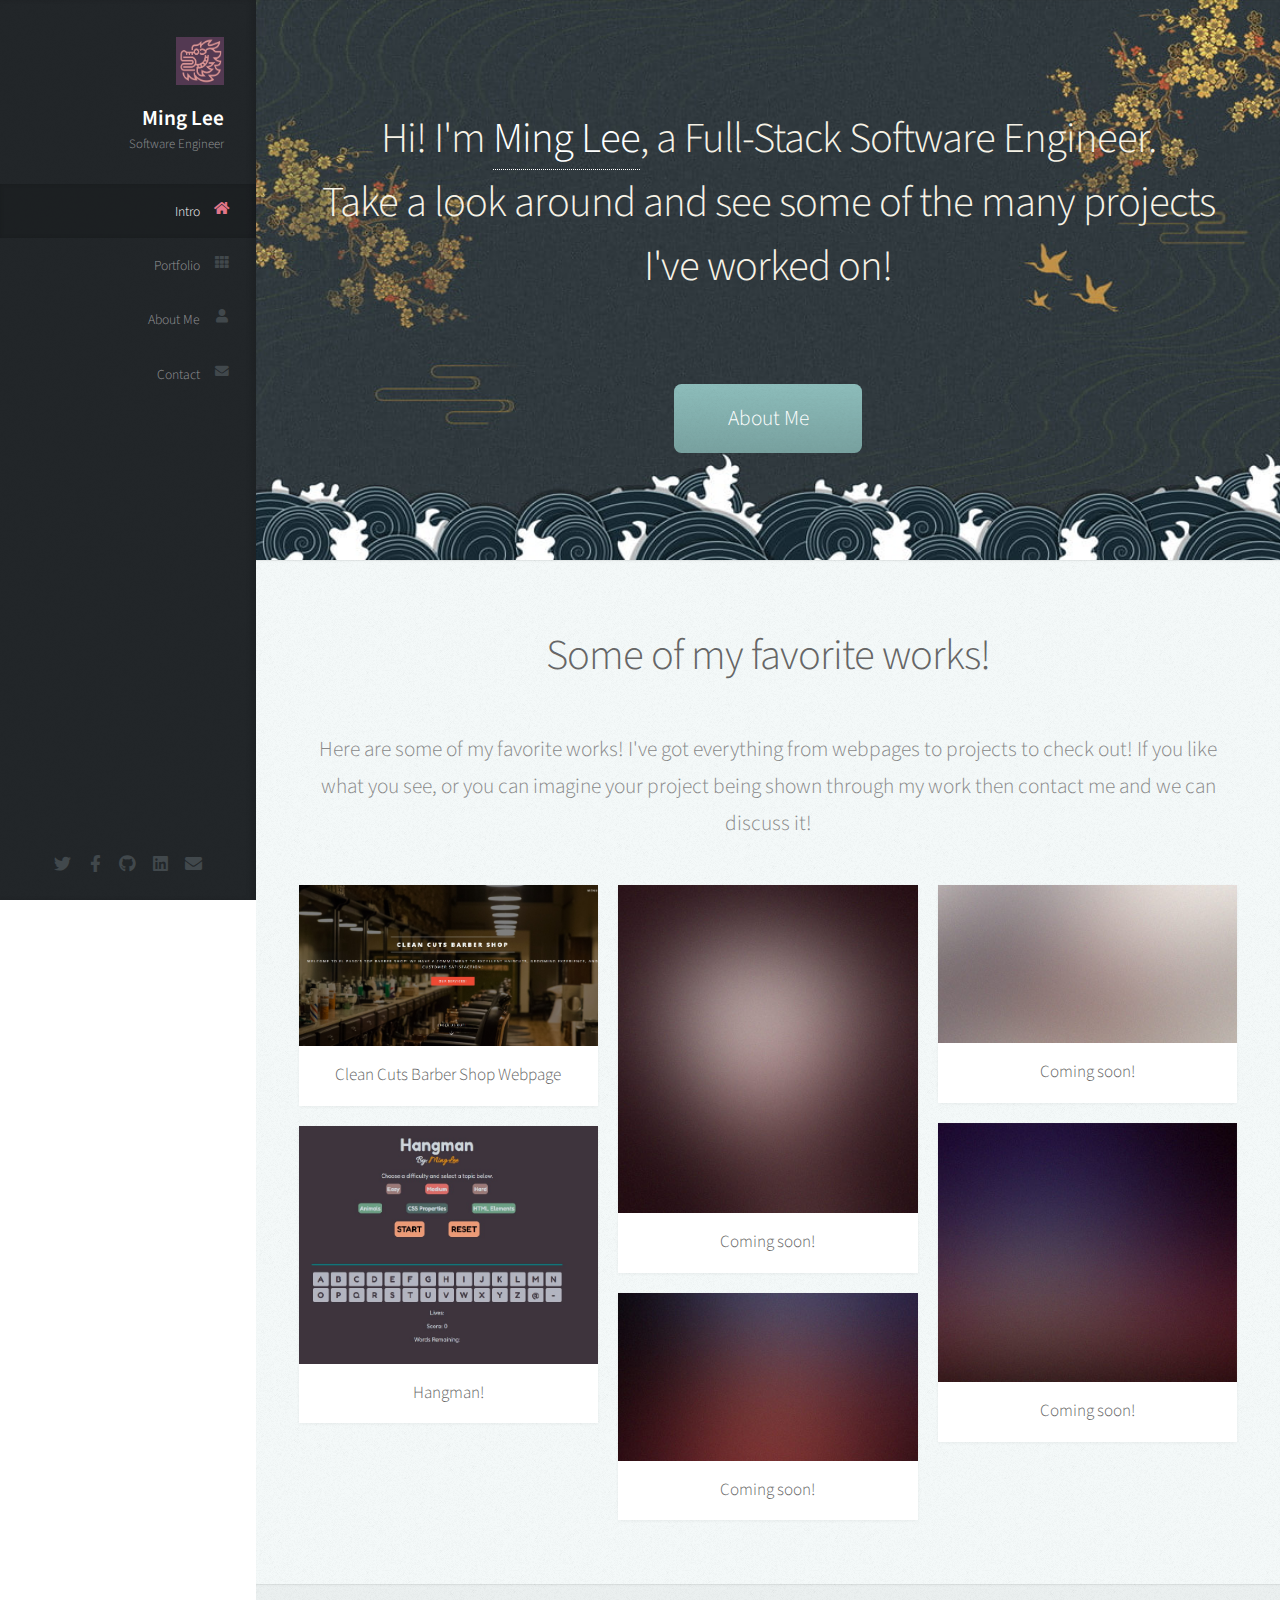
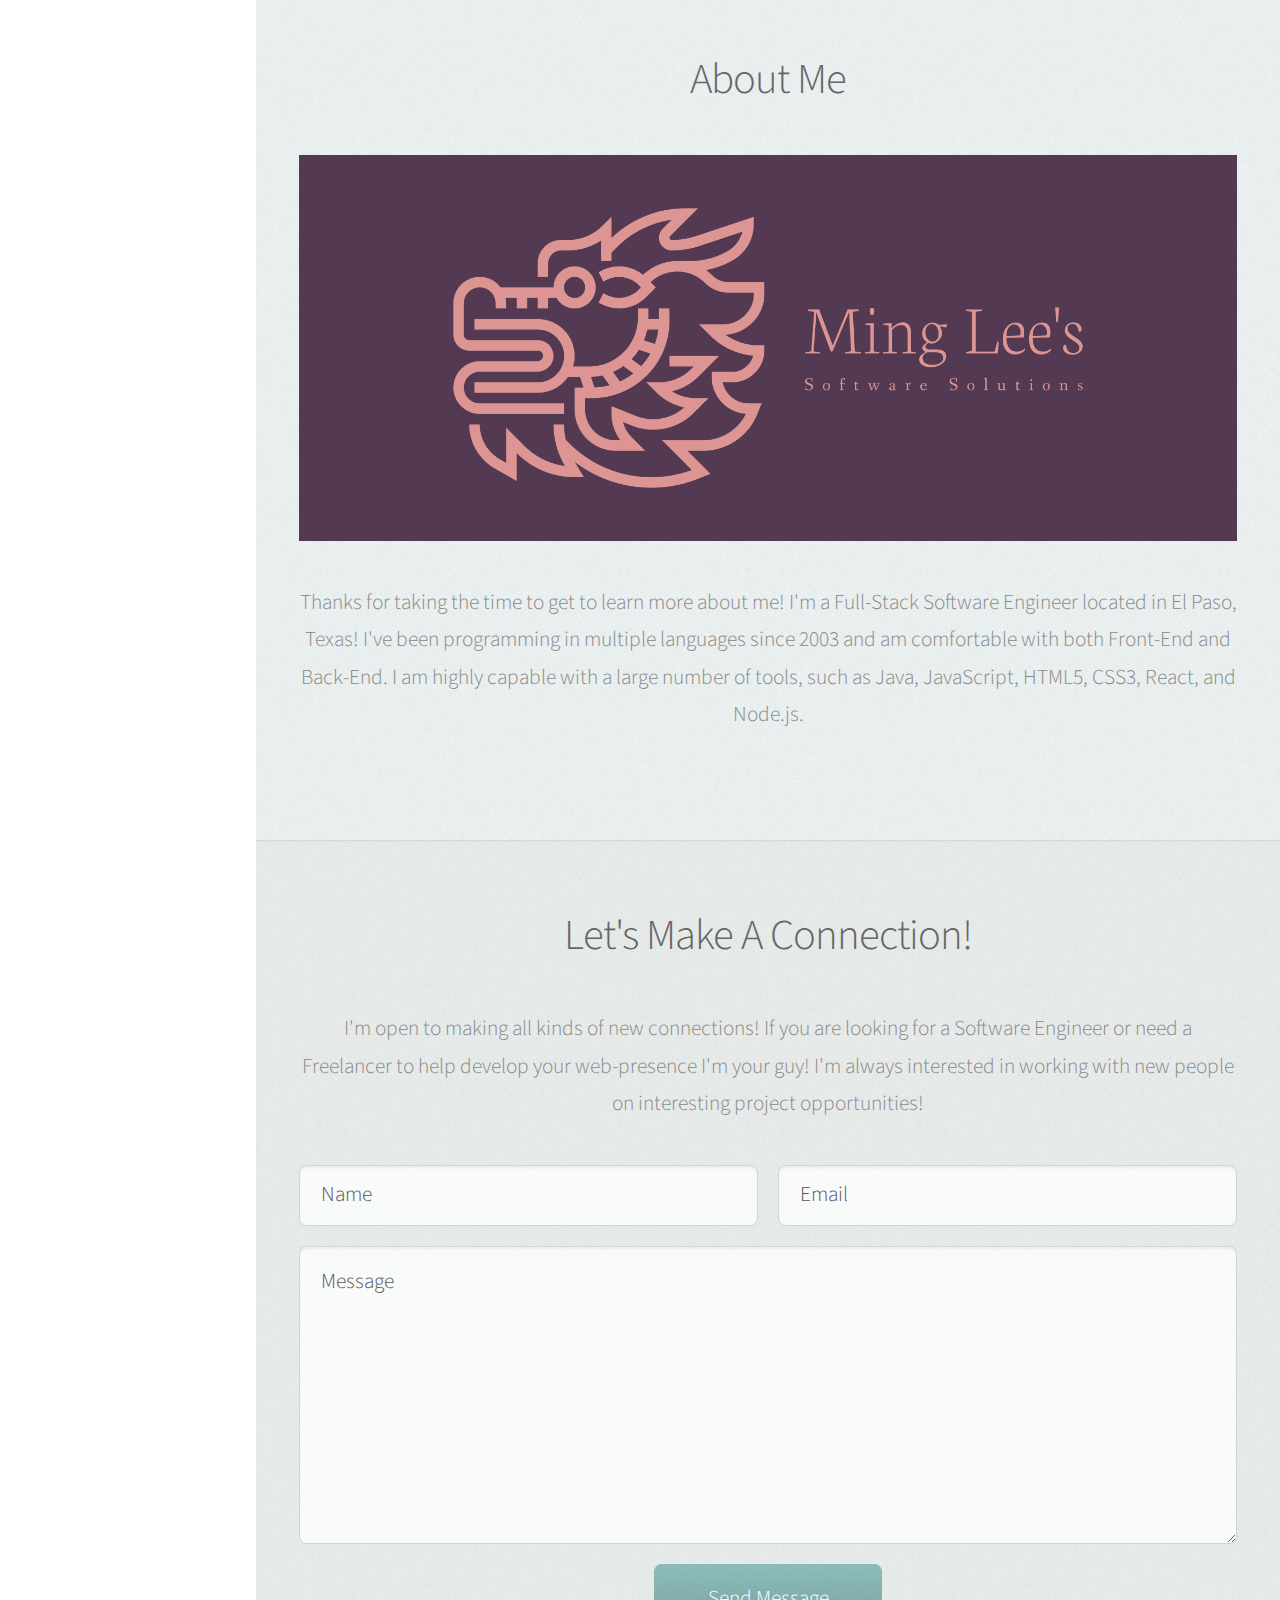
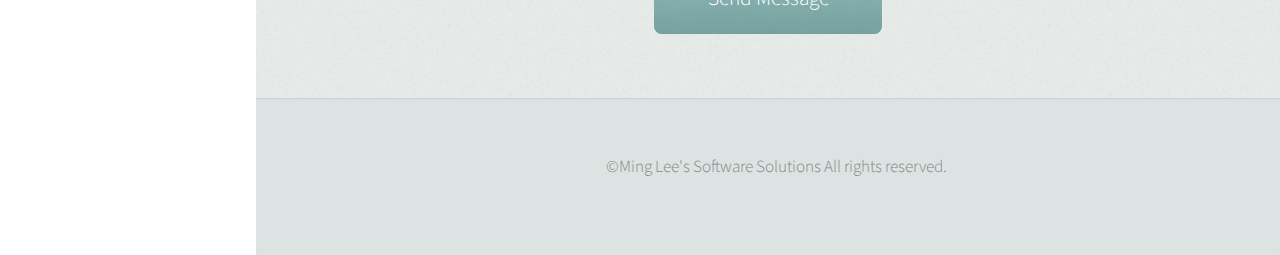
==== index.html @ 54ee668d "first commit" ====
<!DOCTYPE HTML>

<head>
	<title>Ming Lee's Software Solutions</title>
	<meta charset="utf-8" />
	<meta name="viewport" content="width=device-width, initial-scale=1, user-scalable=no" />
	<link rel="stylesheet" href="assets/css/main.css" />
</head>

<body class="is-preload">
	<!-- Header -->
	<div id="header">
		<div class="top">
			<!-- Logo -->
			<div id="logo">
				<span class="image avatar48"><img src="images/dragon.jpg" alt="" /></span>
				<h1 id="title">Ming Lee</h1>
				<p>Software Engineer</p>
			</div>
			<!-- Nav -->
			<nav id="nav">
				<ul>
					<li><a href="#top" id="top-link"><span class="icon solid fa-home">Intro</span></a></li>
					<li><a href="#portfolio" id="portfolio-link"><span class="icon solid fa-th">Portfolio</span></a>
					</li>
					<li><a href="#about" id="about-link"><span class="icon solid fa-user">About Me</span></a></li>
					<li><a href="#contact" id="contact-link"><span class="icon solid fa-envelope">Contact</span></a>
					</li>
				</ul>
			</nav>
		</div>
		<div class="bottom">
			<!-- Social Icons -->
			<ul class="icons">
				<li><a href="https://twitter.com/MingLeeNg1" class="icon brands fa-twitter"><span
							class="label">Twitter</span></a></li>
				<li><a href="https://facebook.com/ming.l.ng" class="icon brands fa-facebook-f"><span
							class="label">Facebook</span></a></li>
				<li><a href="https://github.com/redconOne" class="icon brands fa-github"><span
							class="label">Github</span></a></li>
				<li><a href="https://linkedin.com/in/mingleeng" class="icon brands fa-linkedin"><span
							class="label">Linkedin</span></a></li>
				<li><a href="mailto:MingLeeNg@gmail.com?subject=Hello%20from%20Ming%27s%20site"
						class="icon solid fa-envelope"><span class="label">Email</span></a></li>
			</ul>
		</div>
	</div>
	<!-- Main -->
	<div id="main">
		<!-- Intro -->
		<section id="top" class="one dark cover">
			<div class="container">
				<header>
					<h2 class="alt">Hi! I'm <strong><a href="#about" class="scrolly">Ming Lee</a></strong>,
						a Full-Stack Software Engineer.<br />
						<p>Take a look around and see some of the many projects I've worked on!</p>
				</header>

				<footer>
					<a href="#about" class="button scrolly">About Me</a>
				</footer>

			</div>
		</section>

		<!-- Portfolio -->
		<section id="portfolio" class="two">
			<div class="container">

				<header>
					<h2>Some of my favorite works!</h2>
				</header>

				<p>Here are some of my favorite works! I've got everything from webpages to projects to check out! If
					you like what you see, or you can imagine your project being shown through my work then contact me
					and we can discuss it!</p>

				<div class="row">
					<div class="col-4 col-12-mobile">
						<article class="item">
							<a href="https://cleancutselpaso.netlify.app" class="image fit"><img
									src="images/barberShop.jpg" alt="" /></a>
							<header>
								<h3>Clean Cuts Barber Shop Webpage</h3>
							</header>
						</article>
						<article class="item">
							<a href="https://hangmanbyming.netlify.app" class="image fit"><img src="images/Hangman.jpg"
									alt="" /></a>
							<header>
								<h3>Hangman!</h3>
							</header>
						</article>
					</div>
					<div class="col-4 col-12-mobile">
						<article class="item">
							<a href="#" class="image fit"><img src="images/pic04.jpg" alt="" /></a>
							<header>
								<h3>Coming soon!</h3>
							</header>
						</article>
						<article class="item">
							<a href="#" class="image fit"><img src="images/pic05.jpg" alt="" /></a>
							<header>
								<h3>Coming soon!</h3>
							</header>
						</article>
					</div>
					<div class="col-4 col-12-mobile">
						<article class="item">
							<a href="#" class="image fit"><img src="images/pic06.jpg" alt="" /></a>
							<header>
								<h3>Coming soon!</h3>
							</header>
						</article>
						<article class="item">
							<a href="#" class="image fit"><img src="images/pic07.jpg" alt="" /></a>
							<header>
								<h3>Coming soon!</h3>
							</header>
						</article>
					</div>
				</div>

			</div>
		</section>

		<!-- About Me -->
		<section id="about" class="three">
			<div class="container">

				<header>
					<h2>About Me</h2>
				</header>

				<a href="#about" class="image featured scrolly"><img src="images/cover.png" alt="" /></a>

				<p>Thanks for taking the time to get to learn more about me! I'm a Full-Stack Software Engineer located
					in El Paso, Texas! I've been programming in multiple languages since 2003 and am comfortable with
					both Front-End and Back-End. I am highly capable with a large number of tools, such as Java,
					JavaScript, HTML5, CSS3, React, and Node.js. </p>

			</div>
		</section>
		<!-- Contact -->
		<section id="contact" class="four">
			<div class="container">
				<header>
					<h2>Let's Make A Connection!</h2>
				</header>
				<p>I'm open to making all kinds of new connections! If you are looking for a Software Engineer or need
					a Freelancer to help develop your web-presence I'm your guy! I'm always interested in working with
					new people on interesting project opportunities!</p>

				<form method="post" data-netlify="true" action="#">
					<div class="row">
						<div class="col-6 col-12-mobile"><input type="text" name="name" placeholder="Name" /></div>
						<div class="col-6 col-12-mobile"><input type="text" name="email" placeholder="Email" /></div>
						<div class="col-12">
							<textarea name="message" placeholder="Message"></textarea>
						</div>
						<div class="col-12">
							<input type="submit" value="Send Message" />
						</div>
					</div>
				</form>
			</div>
		</section>
	</div>
	<!-- Footer -->
	<div id="footer">
		<!-- Copyright -->
		<ul class="copyright">
			<li>&copy;Ming Lee's Software Solutions All rights reserved.</li>
		</ul>
	</div>

	<!-- Scripts -->
	<script src="assets/js/jquery.min.js"></script>
	<script src="assets/js/jquery.scrolly.min.js"></script>
	<script src="assets/js/jquery.scrollex.min.js"></script>
	<script src="assets/js/browser.min.js"></script>
	<script src="assets/js/breakpoints.min.js"></script>
	<script src="assets/js/util.js"></script>
	<script src="assets/js/main.js"></script>

</body>

</html>
---- assets/css/main.css ----
@import url("fontawesome-all.min.css");
@import url("https://fonts.googleapis.com/css?family=Source+Sans+Pro:300,300italic,400,600");

/*
	Prologue by HTML5 UP
	html5up.net | @ajlkn
	Free for personal and commercial use under the CCA 3.0 license (html5up.net/license)
*/

html,
body,
div,
span,
applet,
object,
iframe,
h1,
h2,
h3,
h4,
h5,
h6,
p,
blockquote,
pre,
a,
abbr,
acronym,
address,
big,
cite,
code,
del,
dfn,
em,
img,
ins,
kbd,
q,
s,
samp,
small,
strike,
strong,
sub,
sup,
tt,
var,
b,
u,
i,
center,
dl,
dt,
dd,
ol,
ul,
li,
fieldset,
form,
label,
legend,
table,
caption,
tbody,
tfoot,
thead,
tr,
th,
td,
article,
aside,
canvas,
details,
embed,
figure,
figcaption,
footer,
header,
hgroup,
menu,
nav,
output,
ruby,
section,
summary,
time,
mark,
audio,
video {
  margin: 0;
  padding: 0;
  border: 0;
  font-size: 100%;
  font: inherit;
  vertical-align: baseline;
}

article,
aside,
details,
figcaption,
figure,
footer,
header,
hgroup,
menu,
nav,
section {
  display: block;
}

body {
  line-height: 1;
}

ol,
ul {
  list-style: none;
}

blockquote,
q {
  quotes: none;
}

blockquote:before,
blockquote:after,
q:before,
q:after {
  content: "";
  content: none;
}

table {
  border-collapse: collapse;
  border-spacing: 0;
}

body {
  -webkit-text-size-adjust: none;
}

mark {
  background-color: transparent;
  color: inherit;
}

input::-moz-focus-inner {
  border: 0;
  padding: 0;
}

input,
select,
textarea {
  -moz-appearance: none;
  -webkit-appearance: none;
  -ms-appearance: none;
  appearance: none;
}

/* Basic */

html {
  box-sizing: border-box;
}

*,
*:before,
*:after {
  box-sizing: inherit;
}

body {
  background: #fff;
  font-family: "Source Sans Pro", sans-serif;
  font-size: 19pt;
  font-weight: 300;
  line-height: 1.75em;
  color: #888;
}

body.is-preload *,
body.is-preload *:before,
body.is-preload *:after {
  -moz-animation: none !important;
  -webkit-animation: none !important;
  -ms-animation: none !important;
  animation: none !important;
  -moz-transition: none !important;
  -webkit-transition: none !important;
  -ms-transition: none !important;
  transition: none !important;
}

input,
textarea,
select {
  font-family: "Source Sans Pro", sans-serif;
  font-size: 19pt;
  font-weight: 300;
  line-height: 1.75em;
  color: #888;
}

h1,
h2,
h3,
h4,
h5,
h6 {
  font-weight: 300;
  color: #666;
  line-height: 1.5em;
}

h1 a,
h2 a,
h3 a,
h4 a,
h5 a,
h6 a {
  color: inherit;
  text-decoration: none;
}

h1 a strong,
h2 a strong,
h3 a strong,
h4 a strong,
h5 a strong,
h6 a strong {
  color: #333;
}

h2 {
  font-size: 2em;
  letter-spacing: -1px;
}

h2.alt {
  color: #888;
}

h2.alt strong {
  color: #666;
}

h3 {
  font-size: 1.5em;
}

header {
  margin: 0 0 2em 0;
}

header > p {
  margin: 1em 0 0 0;
}

footer {
  margin: 2em 0 0 0;
}

strong,
b {
  font-weight: 300;
  color: #666;
}

em,
i {
  font-style: italic;
}

a {
  text-decoration: none;
  color: inherit;
  border-bottom: dotted 1px rgba(128, 128, 128, 0.5);
  -moz-transition: color 0.35s ease-in-out,
    border-bottom-color 0.35s ease-in-out;
  -webkit-transition: color 0.35s ease-in-out,
    border-bottom-color 0.35s ease-in-out;
  -ms-transition: color 0.35s ease-in-out, border-bottom-color 0.35s ease-in-out;
  transition: color 0.35s ease-in-out, border-bottom-color 0.35s ease-in-out;
  outline: 0;
}

a:hover {
  color: #e27689;
  border-bottom-color: rgba(255, 255, 255, 0);
}

sub {
  position: relative;
  top: 0.5em;
  font-size: 0.8em;
}

sup {
  position: relative;
  top: -0.5em;
  font-size: 0.8em;
}

hr {
  border: 0;
  border-top: solid 1px #ddd;
}

blockquote {
  border-left: solid 0.5em #ddd;
  padding: 1em 0 1em 2em;
  font-style: italic;
}

p,
ul,
ol,
dl,
table {
  margin-bottom: 2em;
}

br.clear {
  clear: both;
}

/* Container */

.container {
  margin: 0 auto;
  max-width: 100%;
  width: 1400px;
}

@media screen and (min-width: 961px) and (max-width: 1880px) {
  .container {
    width: 1200px;
  }
}

@media screen and (min-width: 961px) and (max-width: 1620px) {
  .container {
    width: 960px;
  }
}

@media screen and (min-width: 961px) and (max-width: 1320px) {
  .container {
    width: 100%;
  }
}

@media screen and (max-width: 960px) {
  .container {
    width: 100%;
  }
}

@media screen and (max-width: 736px) {
  .container {
    width: 100%;
  }
}

/* Row */

.row {
  display: flex;
  flex-wrap: wrap;
  box-sizing: border-box;
  align-items: stretch;
}

.row > * {
  box-sizing: border-box;
}

.row.gtr-uniform > * > :last-child {
  margin-bottom: 0;
}

.row.aln-left {
  justify-content: flex-start;
}

.row.aln-center {
  justify-content: center;
}

.row.aln-right {
  justify-content: flex-end;
}

.row.aln-top {
  align-items: flex-start;
}

.row.aln-middle {
  align-items: center;
}

.row.aln-bottom {
  align-items: flex-end;
}

.row > .imp {
  order: -1;
}

.row > .col-1 {
  width: 8.33333%;
}

.row > .off-1 {
  margin-left: 8.33333%;
}

.row > .col-2 {
  width: 16.66667%;
}

.row > .off-2 {
  margin-left: 16.66667%;
}

.row > .col-3 {
  width: 25%;
}

.row > .off-3 {
  margin-left: 25%;
}

.row > .col-4 {
  width: 33.33333%;
}

.row > .off-4 {
  margin-left: 33.33333%;
}

.row > .col-5 {
  width: 41.66667%;
}

.row > .off-5 {
  margin-left: 41.66667%;
}

.row > .col-6 {
  width: 50%;
}

.row > .off-6 {
  margin-left: 50%;
}

.row > .col-7 {
  width: 58.33333%;
}

.row > .off-7 {
  margin-left: 58.33333%;
}

.row > .col-8 {
  width: 66.66667%;
}

.row > .off-8 {
  margin-left: 66.66667%;
}

.row > .col-9 {
  width: 75%;
}

.row > .off-9 {
  margin-left: 75%;
}

.row > .col-10 {
  width: 83.33333%;
}

.row > .off-10 {
  margin-left: 83.33333%;
}

.row > .col-11 {
  width: 91.66667%;
}

.row > .off-11 {
  margin-left: 91.66667%;
}

.row > .col-12 {
  width: 100%;
}

.row > .off-12 {
  margin-left: 100%;
}

.row.gtr-0 {
  margin-top: 0px;
  margin-left: 0px;
}

.row.gtr-0 > * {
  padding: 0px 0 0 0px;
}

.row.gtr-0.gtr-uniform {
  margin-top: 0px;
}

.row.gtr-0.gtr-uniform > * {
  padding-top: 0px;
}

.row.gtr-25 {
  margin-top: -10px;
  margin-left: -10px;
}

.row.gtr-25 > * {
  padding: 10px 0 0 10px;
}

.row.gtr-25.gtr-uniform {
  margin-top: -10px;
}

.row.gtr-25.gtr-uniform > * {
  padding-top: 10px;
}

.row.gtr-50 {
  margin-top: -20px;
  margin-left: -20px;
}

.row.gtr-50 > * {
  padding: 20px 0 0 20px;
}

.row.gtr-50.gtr-uniform {
  margin-top: -20px;
}

.row.gtr-50.gtr-uniform > * {
  padding-top: 20px;
}

.row {
  margin-top: -40px;
  margin-left: -40px;
}

.row > * {
  padding: 40px 0 0 40px;
}

.row.gtr-uniform {
  margin-top: -40px;
}

.row.gtr-uniform > * {
  padding-top: 40px;
}

.row.gtr-150 {
  margin-top: -60px;
  margin-left: -60px;
}

.row.gtr-150 > * {
  padding: 60px 0 0 60px;
}

.row.gtr-150.gtr-uniform {
  margin-top: -60px;
}

.row.gtr-150.gtr-uniform > * {
  padding-top: 60px;
}

.row.gtr-200 {
  margin-top: -80px;
  margin-left: -80px;
}

.row.gtr-200 > * {
  padding: 80px 0 0 80px;
}

.row.gtr-200.gtr-uniform {
  margin-top: -80px;
}

.row.gtr-200.gtr-uniform > * {
  padding-top: 80px;
}

@media screen and (min-width: 961px) and (max-width: 1880px) {
  .row {
    display: flex;
    flex-wrap: wrap;
    box-sizing: border-box;
    align-items: stretch;
  }

  .row > * {
    box-sizing: border-box;
  }

  .row.gtr-uniform > * > :last-child {
    margin-bottom: 0;
  }

  .row.aln-left {
    justify-content: flex-start;
  }

  .row.aln-center {
    justify-content: center;
  }

  .row.aln-right {
    justify-content: flex-end;
  }

  .row.aln-top {
    align-items: flex-start;
  }

  .row.aln-middle {
    align-items: center;
  }

  .row.aln-bottom {
    align-items: flex-end;
  }

  .row > .imp-wide {
    order: -1;
  }

  .row > .col-1-wide {
    width: 8.33333%;
  }

  .row > .off-1-wide {
    margin-left: 8.33333%;
  }

  .row > .col-2-wide {
    width: 16.66667%;
  }

  .row > .off-2-wide {
    margin-left: 16.66667%;
  }

  .row > .col-3-wide {
    width: 25%;
  }

  .row > .off-3-wide {
    margin-left: 25%;
  }

  .row > .col-4-wide {
    width: 33.33333%;
  }

  .row > .off-4-wide {
    margin-left: 33.33333%;
  }

  .row > .col-5-wide {
    width: 41.66667%;
  }

  .row > .off-5-wide {
    margin-left: 41.66667%;
  }

  .row > .col-6-wide {
    width: 50%;
  }

  .row > .off-6-wide {
    margin-left: 50%;
  }

  .row > .col-7-wide {
    width: 58.33333%;
  }

  .row > .off-7-wide {
    margin-left: 58.33333%;
  }

  .row > .col-8-wide {
    width: 66.66667%;
  }

  .row > .off-8-wide {
    margin-left: 66.66667%;
  }

  .row > .col-9-wide {
    width: 75%;
  }

  .row > .off-9-wide {
    margin-left: 75%;
  }

  .row > .col-10-wide {
    width: 83.33333%;
  }

  .row > .off-10-wide {
    margin-left: 83.33333%;
  }

  .row > .col-11-wide {
    width: 91.66667%;
  }

  .row > .off-11-wide {
    margin-left: 91.66667%;
  }

  .row > .col-12-wide {
    width: 100%;
  }

  .row > .off-12-wide {
    margin-left: 100%;
  }

  .row.gtr-0 {
    margin-top: 0px;
    margin-left: 0px;
  }

  .row.gtr-0 > * {
    padding: 0px 0 0 0px;
  }

  .row.gtr-0.gtr-uniform {
    margin-top: 0px;
  }

  .row.gtr-0.gtr-uniform > * {
    padding-top: 0px;
  }

  .row.gtr-25 {
    margin-top: -10px;
    margin-left: -10px;
  }

  .row.gtr-25 > * {
    padding: 10px 0 0 10px;
  }

  .row.gtr-25.gtr-uniform {
    margin-top: -10px;
  }

  .row.gtr-25.gtr-uniform > * {
    padding-top: 10px;
  }

  .row.gtr-50 {
    margin-top: -20px;
    margin-left: -20px;
  }

  .row.gtr-50 > * {
    padding: 20px 0 0 20px;
  }

  .row.gtr-50.gtr-uniform {
    margin-top: -20px;
  }

  .row.gtr-50.gtr-uniform > * {
    padding-top: 20px;
  }

  .row {
    margin-top: -40px;
    margin-left: -40px;
  }

  .row > * {
    padding: 40px 0 0 40px;
  }

  .row.gtr-uniform {
    margin-top: -40px;
  }

  .row.gtr-uniform > * {
    padding-top: 40px;
  }

  .row.gtr-150 {
    margin-top: -60px;
    margin-left: -60px;
  }

  .row.gtr-150 > * {
    padding: 60px 0 0 60px;
  }

  .row.gtr-150.gtr-uniform {
    margin-top: -60px;
  }

  .row.gtr-150.gtr-uniform > * {
    padding-top: 60px;
  }

  .row.gtr-200 {
    margin-top: -80px;
    margin-left: -80px;
  }

  .row.gtr-200 > * {
    padding: 80px 0 0 80px;
  }

  .row.gtr-200.gtr-uniform {
    margin-top: -80px;
  }

  .row.gtr-200.gtr-uniform > * {
    padding-top: 80px;
  }
}

@media screen and (min-width: 961px) and (max-width: 1620px) {
  .row {
    display: flex;
    flex-wrap: wrap;
    box-sizing: border-box;
    align-items: stretch;
  }

  .row > * {
    box-sizing: border-box;
  }

  .row.gtr-uniform > * > :last-child {
    margin-bottom: 0;
  }

  .row.aln-left {
    justify-content: flex-start;
  }

  .row.aln-center {
    justify-content: center;
  }

  .row.aln-right {
    justify-content: flex-end;
  }

  .row.aln-top {
    align-items: flex-start;
  }

  .row.aln-middle {
    align-items: center;
  }

  .row.aln-bottom {
    align-items: flex-end;
  }

  .row > .imp-normal {
    order: -1;
  }

  .row > .col-1-normal {
    width: 8.33333%;
  }

  .row > .off-1-normal {
    margin-left: 8.33333%;
  }

  .row > .col-2-normal {
    width: 16.66667%;
  }

  .row > .off-2-normal {
    margin-left: 16.66667%;
  }

  .row > .col-3-normal {
    width: 25%;
  }

  .row > .off-3-normal {
    margin-left: 25%;
  }

  .row > .col-4-normal {
    width: 33.33333%;
  }

  .row > .off-4-normal {
    margin-left: 33.33333%;
  }

  .row > .col-5-normal {
    width: 41.66667%;
  }

  .row > .off-5-normal {
    margin-left: 41.66667%;
  }

  .row > .col-6-normal {
    width: 50%;
  }

  .row > .off-6-normal {
    margin-left: 50%;
  }

  .row > .col-7-normal {
    width: 58.33333%;
  }

  .row > .off-7-normal {
    margin-left: 58.33333%;
  }

  .row > .col-8-normal {
    width: 66.66667%;
  }

  .row > .off-8-normal {
    margin-left: 66.66667%;
  }

  .row > .col-9-normal {
    width: 75%;
  }

  .row > .off-9-normal {
    margin-left: 75%;
  }

  .row > .col-10-normal {
    width: 83.33333%;
  }

  .row > .off-10-normal {
    margin-left: 83.33333%;
  }

  .row > .col-11-normal {
    width: 91.66667%;
  }

  .row > .off-11-normal {
    margin-left: 91.66667%;
  }

  .row > .col-12-normal {
    width: 100%;
  }

  .row > .off-12-normal {
    margin-left: 100%;
  }

  .row.gtr-0 {
    margin-top: 0px;
    margin-left: 0px;
  }

  .row.gtr-0 > * {
    padding: 0px 0 0 0px;
  }

  .row.gtr-0.gtr-uniform {
    margin-top: 0px;
  }

  .row.gtr-0.gtr-uniform > * {
    padding-top: 0px;
  }

  .row.gtr-25 {
    margin-top: -10px;
    margin-left: -10px;
  }

  .row.gtr-25 > * {
    padding: 10px 0 0 10px;
  }

  .row.gtr-25.gtr-uniform {
    margin-top: -10px;
  }

  .row.gtr-25.gtr-uniform > * {
    padding-top: 10px;
  }

  .row.gtr-50 {
    margin-top: -20px;
    margin-left: -20px;
  }

  .row.gtr-50 > * {
    padding: 20px 0 0 20px;
  }

  .row.gtr-50.gtr-uniform {
    margin-top: -20px;
  }

  .row.gtr-50.gtr-uniform > * {
    padding-top: 20px;
  }

  .row {
    margin-top: -40px;
    margin-left: -40px;
  }

  .row > * {
    padding: 40px 0 0 40px;
  }

  .row.gtr-uniform {
    margin-top: -40px;
  }

  .row.gtr-uniform > * {
    padding-top: 40px;
  }

  .row.gtr-150 {
    margin-top: -60px;
    margin-left: -60px;
  }

  .row.gtr-150 > * {
    padding: 60px 0 0 60px;
  }

  .row.gtr-150.gtr-uniform {
    margin-top: -60px;
  }

  .row.gtr-150.gtr-uniform > * {
    padding-top: 60px;
  }

  .row.gtr-200 {
    margin-top: -80px;
    margin-left: -80px;
  }

  .row.gtr-200 > * {
    padding: 80px 0 0 80px;
  }

  .row.gtr-200.gtr-uniform {
    margin-top: -80px;
  }

  .row.gtr-200.gtr-uniform > * {
    padding-top: 80px;
  }
}

@media screen and (min-width: 961px) and (max-width: 1320px) {
  .row {
    display: flex;
    flex-wrap: wrap;
    box-sizing: border-box;
    align-items: stretch;
  }

  .row > * {
    box-sizing: border-box;
  }

  .row.gtr-uniform > * > :last-child {
    margin-bottom: 0;
  }

  .row.aln-left {
    justify-content: flex-start;
  }

  .row.aln-center {
    justify-content: center;
  }

  .row.aln-right {
    justify-content: flex-end;
  }

  .row.aln-top {
    align-items: flex-start;
  }

  .row.aln-middle {
    align-items: center;
  }

  .row.aln-bottom {
    align-items: flex-end;
  }

  .row > .imp-narrow {
    order: -1;
  }

  .row > .col-1-narrow {
    width: 8.33333%;
  }

  .row > .off-1-narrow {
    margin-left: 8.33333%;
  }

  .row > .col-2-narrow {
    width: 16.66667%;
  }

  .row > .off-2-narrow {
    margin-left: 16.66667%;
  }

  .row > .col-3-narrow {
    width: 25%;
  }

  .row > .off-3-narrow {
    margin-left: 25%;
  }

  .row > .col-4-narrow {
    width: 33.33333%;
  }

  .row > .off-4-narrow {
    margin-left: 33.33333%;
  }

  .row > .col-5-narrow {
    width: 41.66667%;
  }

  .row > .off-5-narrow {
    margin-left: 41.66667%;
  }

  .row > .col-6-narrow {
    width: 50%;
  }

  .row > .off-6-narrow {
    margin-left: 50%;
  }

  .row > .col-7-narrow {
    width: 58.33333%;
  }

  .row > .off-7-narrow {
    margin-left: 58.33333%;
  }

  .row > .col-8-narrow {
    width: 66.66667%;
  }

  .row > .off-8-narrow {
    margin-left: 66.66667%;
  }

  .row > .col-9-narrow {
    width: 75%;
  }

  .row > .off-9-narrow {
    margin-left: 75%;
  }

  .row > .col-10-narrow {
    width: 83.33333%;
  }

  .row > .off-10-narrow {
    margin-left: 83.33333%;
  }

  .row > .col-11-narrow {
    width: 91.66667%;
  }

  .row > .off-11-narrow {
    margin-left: 91.66667%;
  }

  .row > .col-12-narrow {
    width: 100%;
  }

  .row > .off-12-narrow {
    margin-left: 100%;
  }

  .row.gtr-0 {
    margin-top: 0px;
    margin-left: 0px;
  }

  .row.gtr-0 > * {
    padding: 0px 0 0 0px;
  }

  .row.gtr-0.gtr-uniform {
    margin-top: 0px;
  }

  .row.gtr-0.gtr-uniform > * {
    padding-top: 0px;
  }

  .row.gtr-25 {
    margin-top: -5px;
    margin-left: -5px;
  }

  .row.gtr-25 > * {
    padding: 5px 0 0 5px;
  }

  .row.gtr-25.gtr-uniform {
    margin-top: -5px;
  }

  .row.gtr-25.gtr-uniform > * {
    padding-top: 5px;
  }

  .row.gtr-50 {
    margin-top: -10px;
    margin-left: -10px;
  }

  .row.gtr-50 > * {
    padding: 10px 0 0 10px;
  }

  .row.gtr-50.gtr-uniform {
    margin-top: -10px;
  }

  .row.gtr-50.gtr-uniform > * {
    padding-top: 10px;
  }

  .row {
    margin-top: -20px;
    margin-left: -20px;
  }

  .row > * {
    padding: 20px 0 0 20px;
  }

  .row.gtr-uniform {
    margin-top: -20px;
  }

  .row.gtr-uniform > * {
    padding-top: 20px;
  }

  .row.gtr-150 {
    margin-top: -30px;
    margin-left: -30px;
  }

  .row.gtr-150 > * {
    padding: 30px 0 0 30px;
  }

  .row.gtr-150.gtr-uniform {
    margin-top: -30px;
  }

  .row.gtr-150.gtr-uniform > * {
    padding-top: 30px;
  }

  .row.gtr-200 {
    margin-top: -40px;
    margin-left: -40px;
  }

  .row.gtr-200 > * {
    padding: 40px 0 0 40px;
  }

  .row.gtr-200.gtr-uniform {
    margin-top: -40px;
  }

  .row.gtr-200.gtr-uniform > * {
    padding-top: 40px;
  }
}

@media screen and (max-width: 960px) {
  .row {
    display: flex;
    flex-wrap: wrap;
    box-sizing: border-box;
    align-items: stretch;
  }

  .row > * {
    box-sizing: border-box;
  }

  .row.gtr-uniform > * > :last-child {
    margin-bottom: 0;
  }

  .row.aln-left {
    justify-content: flex-start;
  }

  .row.aln-center {
    justify-content: center;
  }

  .row.aln-right {
    justify-content: flex-end;
  }

  .row.aln-top {
    align-items: flex-start;
  }

  .row.aln-middle {
    align-items: center;
  }

  .row.aln-bottom {
    align-items: flex-end;
  }

  .row > .imp-narrower {
    order: -1;
  }

  .row > .col-1-narrower {
    width: 8.33333%;
  }

  .row > .off-1-narrower {
    margin-left: 8.33333%;
  }

  .row > .col-2-narrower {
    width: 16.66667%;
  }

  .row > .off-2-narrower {
    margin-left: 16.66667%;
  }

  .row > .col-3-narrower {
    width: 25%;
  }

  .row > .off-3-narrower {
    margin-left: 25%;
  }

  .row > .col-4-narrower {
    width: 33.33333%;
  }

  .row > .off-4-narrower {
    margin-left: 33.33333%;
  }

  .row > .col-5-narrower {
    width: 41.66667%;
  }

  .row > .off-5-narrower {
    margin-left: 41.66667%;
  }

  .row > .col-6-narrower {
    width: 50%;
  }

  .row > .off-6-narrower {
    margin-left: 50%;
  }

  .row > .col-7-narrower {
    width: 58.33333%;
  }

  .row > .off-7-narrower {
    margin-left: 58.33333%;
  }

  .row > .col-8-narrower {
    width: 66.66667%;
  }

  .row > .off-8-narrower {
    margin-left: 66.66667%;
  }

  .row > .col-9-narrower {
    width: 75%;
  }

  .row > .off-9-narrower {
    margin-left: 75%;
  }

  .row > .col-10-narrower {
    width: 83.33333%;
  }

  .row > .off-10-narrower {
    margin-left: 83.33333%;
  }

  .row > .col-11-narrower {
    width: 91.66667%;
  }

  .row > .off-11-narrower {
    margin-left: 91.66667%;
  }

  .row > .col-12-narrower {
    width: 100%;
  }

  .row > .off-12-narrower {
    margin-left: 100%;
  }

  .row.gtr-0 {
    margin-top: 0px;
    margin-left: 0px;
  }

  .row.gtr-0 > * {
    padding: 0px 0 0 0px;
  }

  .row.gtr-0.gtr-uniform {
    margin-top: 0px;
  }

  .row.gtr-0.gtr-uniform > * {
    padding-top: 0px;
  }

  .row.gtr-25 {
    margin-top: -5px;
    margin-left: -5px;
  }

  .row.gtr-25 > * {
    padding: 5px 0 0 5px;
  }

  .row.gtr-25.gtr-uniform {
    margin-top: -5px;
  }

  .row.gtr-25.gtr-uniform > * {
    padding-top: 5px;
  }

  .row.gtr-50 {
    margin-top: -10px;
    margin-left: -10px;
  }

  .row.gtr-50 > * {
    padding: 10px 0 0 10px;
  }

  .row.gtr-50.gtr-uniform {
    margin-top: -10px;
  }

  .row.gtr-50.gtr-uniform > * {
    padding-top: 10px;
  }

  .row {
    margin-top: -20px;
    margin-left: -20px;
  }

  .row > * {
    padding: 20px 0 0 20px;
  }

  .row.gtr-uniform {
    margin-top: -20px;
  }

  .row.gtr-uniform > * {
    padding-top: 20px;
  }

  .row.gtr-150 {
    margin-top: -30px;
    margin-left: -30px;
  }

  .row.gtr-150 > * {
    padding: 30px 0 0 30px;
  }

  .row.gtr-150.gtr-uniform {
    margin-top: -30px;
  }

  .row.gtr-150.gtr-uniform > * {
    padding-top: 30px;
  }

  .row.gtr-200 {
    margin-top: -40px;
    margin-left: -40px;
  }

  .row.gtr-200 > * {
    padding: 40px 0 0 40px;
  }

  .row.gtr-200.gtr-uniform {
    margin-top: -40px;
  }

  .row.gtr-200.gtr-uniform > * {
    padding-top: 40px;
  }
}

@media screen and (max-width: 736px) {
  .row {
    display: flex;
    flex-wrap: wrap;
    box-sizing: border-box;
    align-items: stretch;
  }

  .row > * {
    box-sizing: border-box;
  }

  .row.gtr-uniform > * > :last-child {
    margin-bottom: 0;
  }

  .row.aln-left {
    justify-content: flex-start;
  }

  .row.aln-center {
    justify-content: center;
  }

  .row.aln-right {
    justify-content: flex-end;
  }

  .row.aln-top {
    align-items: flex-start;
  }

  .row.aln-middle {
    align-items: center;
  }

  .row.aln-bottom {
    align-items: flex-end;
  }

  .row > .imp-mobile {
    order: -1;
  }

  .row > .col-1-mobile {
    width: 8.33333%;
  }

  .row > .off-1-mobile {
    margin-left: 8.33333%;
  }

  .row > .col-2-mobile {
    width: 16.66667%;
  }

  .row > .off-2-mobile {
    margin-left: 16.66667%;
  }

  .row > .col-3-mobile {
    width: 25%;
  }

  .row > .off-3-mobile {
    margin-left: 25%;
  }

  .row > .col-4-mobile {
    width: 33.33333%;
  }

  .row > .off-4-mobile {
    margin-left: 33.33333%;
  }

  .row > .col-5-mobile {
    width: 41.66667%;
  }

  .row > .off-5-mobile {
    margin-left: 41.66667%;
  }

  .row > .col-6-mobile {
    width: 50%;
  }

  .row > .off-6-mobile {
    margin-left: 50%;
  }

  .row > .col-7-mobile {
    width: 58.33333%;
  }

  .row > .off-7-mobile {
    margin-left: 58.33333%;
  }

  .row > .col-8-mobile {
    width: 66.66667%;
  }

  .row > .off-8-mobile {
    margin-left: 66.66667%;
  }

  .row > .col-9-mobile {
    width: 75%;
  }

  .row > .off-9-mobile {
    margin-left: 75%;
  }

  .row > .col-10-mobile {
    width: 83.33333%;
  }

  .row > .off-10-mobile {
    margin-left: 83.33333%;
  }

  .row > .col-11-mobile {
    width: 91.66667%;
  }

  .row > .off-11-mobile {
    margin-left: 91.66667%;
  }

  .row > .col-12-mobile {
    width: 100%;
  }

  .row > .off-12-mobile {
    margin-left: 100%;
  }

  .row.gtr-0 {
    margin-top: 0px;
    margin-left: 0px;
  }

  .row.gtr-0 > * {
    padding: 0px 0 0 0px;
  }

  .row.gtr-0.gtr-uniform {
    margin-top: 0px;
  }

  .row.gtr-0.gtr-uniform > * {
    padding-top: 0px;
  }

  .row.gtr-25 {
    margin-top: -5px;
    margin-left: -5px;
  }

  .row.gtr-25 > * {
    padding: 5px 0 0 5px;
  }

  .row.gtr-25.gtr-uniform {
    margin-top: -5px;
  }

  .row.gtr-25.gtr-uniform > * {
    padding-top: 5px;
  }

  .row.gtr-50 {
    margin-top: -10px;
    margin-left: -10px;
  }

  .row.gtr-50 > * {
    padding: 10px 0 0 10px;
  }

  .row.gtr-50.gtr-uniform {
    margin-top: -10px;
  }

  .row.gtr-50.gtr-uniform > * {
    padding-top: 10px;
  }

  .row {
    margin-top: -20px;
    margin-left: -20px;
  }

  .row > * {
    padding: 20px 0 0 20px;
  }

  .row.gtr-uniform {
    margin-top: -20px;
  }

  .row.gtr-uniform > * {
    padding-top: 20px;
  }

  .row.gtr-150 {
    margin-top: -30px;
    margin-left: -30px;
  }

  .row.gtr-150 > * {
    padding: 30px 0 0 30px;
  }

  .row.gtr-150.gtr-uniform {
    margin-top: -30px;
  }

  .row.gtr-150.gtr-uniform > * {
    padding-top: 30px;
  }

  .row.gtr-200 {
    margin-top: -40px;
    margin-left: -40px;
  }

  .row.gtr-200 > * {
    padding: 40px 0 0 40px;
  }

  .row.gtr-200.gtr-uniform {
    margin-top: -40px;
  }

  .row.gtr-200.gtr-uniform > * {
    padding-top: 40px;
  }
}

/* Sections/Article */

section,
article {
  margin-bottom: 3em;
}

section > :last-child,
section > .container,
section:last-child,
article > :last-child,
article > .container,
article:last-child {
  margin-bottom: 0;
}

.row > section,
.row > article {
  margin-bottom: 0;
}

/* Image */

.image {
  display: inline-block;
  border: 0;
}

.image img {
  display: block;
  width: 100%;
}

.image.avatar48 {
  width: 48px;
  height: 48px;
  background: #f00;
}

.image.avatar48 img {
  width: 48px;
  height: 48px;
}

.image.fit {
  display: block;
  width: 100%;
}

.image.featured {
  display: block;
  width: 100%;
  margin: 0 0 2em 0;
}

.image.left {
  float: left;
  margin: 0 2em 2em 0;
}

.image.centered {
  display: block;
  margin: 0 0 2em 0;
}

.image.centered img {
  margin: 0 auto;
  width: auto;
}

/* List */

ul {
  list-style: disc;
  padding-left: 1em;
}

ul li {
  padding-left: 0.5em;
}

ol {
  list-style: decimal;
  padding-left: 1.25em;
}

ol li {
  padding-left: 0.25em;
}

/* Icons */

ul.icons {
  cursor: default;
  list-style: none;
  padding-left: 0;
}

ul.icons li {
  display: inline-block;
  padding-left: 0;
}

ul.icons a {
  display: inline-block;
  width: 2em;
  height: 2em;
  line-height: 2em;
  text-align: center;
  border: 0;
}

/* Form */

form label {
  display: block;
  text-align: left;
  margin-bottom: 0.5em;
}

form input[type="text"],
form input[type="email"],
form input[type="password"],
form select,
form textarea {
  position: relative;
  -webkit-appearance: none;
  display: block;
  border: 0;
  outline: 0;
  background: #fff;
  background: rgba(255, 255, 255, 0.75);
  width: 100%;
  border-radius: 0.35em;
  padding: 0.75em 1em 0.75em 1em;
  box-shadow: inset 0 0.1em 0.1em 0 rgba(0, 0, 0, 0.05);
  border: solid 1px rgba(0, 0, 0, 0.15);
  -moz-transition: all 0.35s ease-in-out;
  -webkit-transition: all 0.35s ease-in-out;
  -ms-transition: all 0.35s ease-in-out;
  transition: all 0.35s ease-in-out;
}

form input[type="text"]:focus,
form input[type="email"]:focus,
form input[type="password"]:focus,
form select:focus,
form textarea:focus {
  box-shadow: 0 0 2px 1px #8ebebc;
  background: #fff;
}

form input[type="text"],
form input[type="email"],
form input[type="password"],
form select {
  line-height: 1.25em;
}

form textarea {
  min-height: 14em;
}

form ::-webkit-input-placeholder {
  color: #555 !important;
}

form :-moz-placeholder {
  color: #555 !important;
}

form ::-moz-placeholder {
  color: #555 !important;
}

form :-ms-input-placeholder {
  color: #555 !important;
}

form ::-moz-focus-inner {
  border: 0;
}

/* Table */

table {
  width: 100%;
  text-align: left;
}

table tbody tr:nth-child(2n + 2) {
  background: #f4f4f4;
}

table td {
  padding: 0.5em 1em 0.5em 1em;
}

table th {
  text-align: left;
  padding: 0.5em 1em 0.5em 1em;
  color: #fff;
  background: #222729 url("images/overlay.png");
}

table thead {
  background: #444;
  color: #fff;
}

table tfoot {
  background: #eee;
}

/* Button */

input[type="button"],
input[type="submit"],
input[type="reset"],
button,
.button {
  position: relative;
  display: inline-block;
  border-radius: 0.35em;
  color: #fff !important;
  text-decoration: none;
  padding: 0.75em 2.5em 0.75em 2.5em;
  background-color: #8ebebc;
  border: 0;
  cursor: pointer;
  background-image: -moz-linear-gradient(
      top,
      rgba(0, 0, 0, 0),
      rgba(0, 0, 0, 0.15)
    ),
    url("images/overlay.png");
  background-image: -webkit-linear-gradient(
      top,
      rgba(0, 0, 0, 0),
      rgba(0, 0, 0, 0.15)
    ),
    url("images/overlay.png");
  background-image: -ms-linear-gradient(
      top,
      rgba(0, 0, 0, 0),
      rgba(0, 0, 0, 0.15)
    ),
    url("images/overlay.png");
  background-image: linear-gradient(top, rgba(0, 0, 0, 0), rgba(0, 0, 0, 0.15)),
    url("images/overlay.png");
  -moz-transition: background-color 0.35s ease-in-out;
  -webkit-transition: background-color 0.35s ease-in-out;
  -ms-transition: background-color 0.35s ease-in-out;
  transition: background-color 0.35s ease-in-out;
}

input[type="button"]:hover,
input[type="submit"]:hover,
input[type="reset"]:hover,
button:hover,
.button:hover {
  background-color: #533951;
  color: #dc9592 !important;
  font-weight: bold;
}

input[type="button"]:active,
input[type="submit"]:active,
input[type="reset"]:active,
button:active,
.button:active {
  background-color: #7eaeac;
}

/* Item */

.item {
  box-shadow: 0 0.05em 0.15em 0 rgba(0, 0, 0, 0.05);
  margin-bottom: 40px;
}

.item header {
  background: #fff;
  margin: 0;
  padding: 1em 0 1em 0;
  font-size: 0.8em;
}

.item header h3 {
  font-size: 1em;
}

/* Icons */

.icon {
  text-decoration: none;
  text-decoration: none;
}

.icon:before {
  -moz-osx-font-smoothing: grayscale;
  -webkit-font-smoothing: antialiased;
  display: inline-block;
  font-style: normal;
  font-variant: normal;
  text-rendering: auto;
  line-height: 1;
  text-transform: none !important;
  font-family: "Font Awesome 5 Free";
  font-weight: 400;
}

.icon:before {
  line-height: inherit;
}

.icon > .label {
  display: none;
}

.icon.solid:before {
  font-weight: 900;
}

.icon.brands:before {
  font-family: "Font Awesome 5 Brands";
}

/* Header */

#header {
  display: -moz-flex;
  display: -webkit-flex;
  display: -ms-flex;
  display: flex;
  -moz-flex-direction: column;
  -webkit-flex-direction: column;
  -ms-flex-direction: column;
  flex-direction: column;
  -moz-justify-content: space-between;
  -webkit-justify-content: space-between;
  -ms-justify-content: space-between;
  justify-content: space-between;
  background: #222629 url("images/overlay.png");
  box-shadow: inset -0.25em 0 0.25em 0 rgba(0, 0, 0, 0.1);
  color: #fff;
  height: 100%;
  left: 0;
  overflow-y: auto;
  position: fixed;
  text-align: right;
  top: 0;
  width: 375px;
}

#header .top {
  -moz-flex-grow: 1;
  -webkit-flex-grow: 1;
  -ms-flex-grow: 1;
  flex-grow: 1;
}

#header .bottom {
  -moz-flex-shrink: 0;
  -webkit-flex-shrink: 0;
  -ms-flex-shrink: 0;
  flex-shrink: 0;
  padding: 1.5em 0 0.75em 0;
}

#header .bottom > :last-child {
  margin-bottom: 0;
}

#header .icons {
  font-size: 0.8em;
  text-align: center;
}

#header .icons a {
  color: #41484c;
  -moz-transition: color 0.35s ease-in-out;
  -webkit-transition: color 0.35s ease-in-out;
  -ms-transition: color 0.35s ease-in-out;
  transition: color 0.35s ease-in-out;
}

#header .icons a:hover {
  color: #fff;
}

#logo {
  position: relative;
  margin: 1.75em 1.5em 1.5em 1.5em;
  min-height: 48px;
  cursor: default;
}

#logo h1 {
  position: relative;
  color: #fff;
  font-weight: 600;
  font-size: 1em;
  line-height: 1em;
}

#logo p {
  position: relative;
  display: block;
  font-size: 0.6em;
  color: rgba(255, 255, 255, 0.5);
  line-height: 1.25em;
  margin: 0.5em 0 0 0;
}

#logo .image {
  position: absolute;
  left: 0;
  top: 0;
}

#nav ul {
  list-style: none;
  padding-left: 0;
  margin-bottom: 0;
}

#nav ul li {
  padding-left: 0;
}

#nav ul li a {
  display: block;
  padding: 0.5em 1.5em 0.5em 1.5em;
  color: rgba(255, 255, 255, 0.5);
  text-decoration: none;
  outline: 0;
  border: 0;
  -moz-transition: none;
  -webkit-transition: none;
  -ms-transition: none;
  transition: none;
}

#nav ul li a span {
  position: relative;
  display: block;
  font-size: 0.8em;
}

#nav ul li a span:before {
  position: absolute;
  left: 0;
  color: #41484c;
  text-align: center;
  width: 1.25em;
  line-height: 1.75em;
}

#nav ul li a.active {
  background: rgba(0, 0, 0, 0.15);
  box-shadow: inset 0 0 0.25em 0 rgba(0, 0, 0, 0.125);
  color: #fff;
}

#nav ul li a.active span:before {
  color: #e27689;
}

/* Footer */

#footer {
  margin-left: 375px;
  text-align: center;
  background-color: #dce3e2;
  padding: 3em 0 4em 0;
  box-shadow: inset 0 1px 0 0 rgba(0, 0, 0, 0.05),
    inset 0 0.1em 0.1em 0 rgba(0, 0, 0, 0.025);
  font-size: 0.8em;
}

#footer .copyright {
  cursor: default;
  margin: 0;
}

#footer .copyright li {
  display: inline-block;
  line-height: 1em;
  border-left: solid 1px rgba(128, 128, 128, 0.35);
  padding: 0 0 0 0.5em;
  margin: 0 0 0 0.5em;
}

#footer .copyright li:first-child {
  border-left: 0;
  padding-left: 0;
  margin-left: 0;
}

/* Main */

#main {
  margin-left: 375px;
}

#main > section {
  margin: 0;
  overflow: hidden;
  padding: 4em 0;
  box-shadow: inset 0 1px 0 0 rgba(0, 0, 0, 0.05),
    inset 0 0.1em 0.1em 0 rgba(0, 0, 0, 0.025);
  text-align: center;
  background-image: url("images/overlay.png");
}

#main > section.dark {
  color: #f6f2e6;
  /* color: rgba(255, 255, 255, 0.75); */
}

#main > section.dark h2,
#main > section.dark h3,
#main > section.dark h4,
#main > section.dark h5,
#main > section.dark h6 {
  color: inherit;
}

#main > section.dark strong {
  color: #fff;
  border-color: inherit;
}

#main > section.dark a {
  color: #fff;
  border-color: inherit;
}

#main > section.dark a:hover {
  border-bottom-color: rgba(255, 255, 255, 0);
  color: #dc9592;
}

#main > section.cover {
  padding: 10em 0;
  background-size: cover;
  background-position: center center;
}

#main > section.one {
  background-color: #533951;
  background-image: url("../../images/banner4.jpg");
  background-position: center;
  background-size: cover;
}

#main > section.two {
  background-color: #f5fafa;
}

#main > section.three {
  background-color: #ecf1f1;
}

#main > section.four {
  background-color: #e8edec;
}

/* Wide */

@media screen and (min-width: 961px) and (max-width: 1880px) {
  /* Basic */

  body,
  input,
  textarea,
  select {
    font-size: 17pt;
  }

  /* Header */

  #header {
    width: 300px;
  }

  /* Footer */

  #footer {
    margin-left: 300px;
  }

  /* Main */

  #main {
    margin-left: 300px;
  }
}

/* Normal */

@media screen and (min-width: 961px) and (max-width: 1620px) {
  /* Main */

  #main > section {
    padding: 3em 0;
  }

  #main section.cover {
    padding: 5em 0;
  }
}

/* Narrow */

@media screen and (min-width: 961px) and (max-width: 1320px) {
  /* Basic */

  body,
  input,
  textarea,
  select {
    font-size: 16pt;
  }

  .container {
    padding: 0 2em 0 2em;
  }

  /* Icons */

  ul.icons li a {
    width: 1.75em;
  }

  /* Item */

  .item {
    margin-bottom: 20px;
  }

  /* Header */

  #header {
    width: 20%;
  }

  #logo .image {
    position: relative;
    margin: 0 0 0.5em 0;
  }

  #nav ul li a {
    font-size: 0.8em;
    padding-top: 0.5em;
    padding-bottom: 0.5em;
  }

  #nav ul li a span {
    padding-right: 2.25em;
  }

  #nav ul li a span:before {
    left: 100%;
    margin-left: -1.25em;
    line-height: 2.25em;
  }

  /* Footer */

  #footer {
    margin-left: 20%;
  }

  /* Main */

  #main {
    margin-left: 20%;
  }
}

/* Narrower */

#headerToggle {
  display: none;
}

@media screen and (max-width: 960px) {
  /* Basic */

  html,
  body {
    overflow-x: hidden;
  }

  body,
  input,
  textarea,
  select {
    font-size: 16pt;
  }

  header br {
    display: none;
  }

  .container {
    padding: 0 2em 0 2em;
  }

  /* Item */

  .item {
    margin-bottom: 15px;
  }

  /* Icons */

  ul.icons a {
    width: 1.75em;
    font-size: 1.25em;
  }

  /* Header */

  #header {
    -moz-backface-visibility: hidden;
    -webkit-backface-visibility: hidden;
    -ms-backface-visibility: hidden;
    backface-visibility: hidden;
    -moz-transform: translateX(-275px);
    -webkit-transform: translateX(-275px);
    -ms-transform: translateX(-275px);
    transform: translateX(-275px);
    -moz-transition: -moz-transform 0.5s ease;
    -webkit-transition: -webkit-transform 0.5s ease;
    -ms-transition: -ms-transform 0.5s ease;
    transition: transform 0.5s ease;
    -webkit-overflow-scrolling: touch;
    display: block;
    height: 100%;
    left: 0;
    overflow-y: auto;
    position: fixed;
    top: 0;
    width: 275px;
    z-index: 10002;
    width: 275px;
    background: #222729 url("images/overlay.png");
    box-shadow: inset -0.25em 0 0.25em 0 rgba(0, 0, 0, 0.125);
  }

  #header .top {
    position: relative;
  }

  #header .bottom {
    border-top: solid 1px rgba(255, 255, 255, 0.05);
    box-shadow: 0 -1px 0 0 rgba(0, 0, 0, 0.15);
    padding-top: 2em;
    margin-top: 2em;
    position: relative;
  }

  #logo {
    margin: 1.5em 1.25em 1.25em 1.25em;
  }

  #nav ul li a {
    padding: 0.5em 1.25em 0.5em 1.25em;
  }

  #headerToggle {
    -moz-backface-visibility: hidden;
    -webkit-backface-visibility: hidden;
    -ms-backface-visibility: hidden;
    backface-visibility: hidden;
    -moz-transition: -moz-transform 0.5s ease;
    -webkit-transition: -webkit-transform 0.5s ease;
    -ms-transition: -ms-transform 0.5s ease;
    transition: transform 0.5s ease;
    display: block;
    height: 2.25em;
    left: 0;
    position: fixed;
    top: 0;
    width: 3.25em;
    z-index: 10001;
  }

  #headerToggle .toggle {
    text-decoration: none;
    position: absolute;
    left: 0;
    top: 0;
    width: 100%;
    height: 100%;
    outline: 0;
    border: 0;
  }

  #headerToggle .toggle:before {
    -moz-osx-font-smoothing: grayscale;
    -webkit-font-smoothing: antialiased;
    display: inline-block;
    font-style: normal;
    font-variant: normal;
    text-rendering: auto;
    line-height: 1;
    text-transform: none !important;
    font-family: "Font Awesome 5 Free";
    font-weight: 900;
  }

  #headerToggle .toggle:before {
    text-decoration: none;
    content: "\f0c9";
    color: #fff;
    font-size: 18px;
    background: rgba(128, 136, 144, 0.5);
    border-radius: 0.35em;
    text-align: center;
    position: absolute;
    left: 0.5em;
    top: 0.5em;
    display: block;
    width: 3.25em;
    height: 2.25em;
    line-height: 2.25em;
  }

  body.header-visible #main {
    -moz-transform: translateX(275px);
    -webkit-transform: translateX(275px);
    -ms-transform: translateX(275px);
    transform: translateX(275px);
  }

  body.header-visible #headerToggle {
    -moz-transform: translateX(275px);
    -webkit-transform: translateX(275px);
    -ms-transform: translateX(275px);
    transform: translateX(275px);
  }

  body.header-visible #header {
    -moz-transform: translateX(0);
    -webkit-transform: translateX(0);
    -ms-transform: translateX(0);
    transform: translateX(0);
  }

  /* Footer */

  #footer {
    margin-left: 0;
  }

  /* Main */

  #main {
    -moz-backface-visibility: hidden;
    -webkit-backface-visibility: hidden;
    -ms-backface-visibility: hidden;
    backface-visibility: hidden;
    -moz-transition: -moz-transform 0.5s ease;
    -webkit-transition: -webkit-transform 0.5s ease;
    -ms-transition: -ms-transform 0.5s ease;
    transition: transform 0.5s ease;
    padding-bottom: 1px;
    margin-left: 0;
  }

  #main > section {
    padding: 3em 0;
  }

  #main section.cover {
    padding: 4em 0;
  }
}

/* Mobile */

@media screen and (max-width: 736px) {
  /* Basic */

  body,
  input,
  textarea,
  select {
    font-size: 14pt;
  }

  h2 {
    font-size: 1.5em;
    letter-spacing: 0;
    font-weight: 300;
  }

  .container {
    padding: 0 15px 0 15px;
  }

  /* List */

  ul.icons a {
    width: 2em;
    font-size: 1.25em;
  }

  /* Main */

  #main > section {
    padding: 2em 0;
  }

  #main section.cover {
    padding: 4em 0em;
  }

  #main section.cover header {
    padding: 0 1em;
  }

  /* Footer */

  #footer .copyright li {
    display: block;
    line-height: 1.25em;
    border: 0;
    padding: 0;
    margin: 1em 0 0 0;
  }

  #footer .copyright li:first-child {
    margin-top: 0;
  }
}
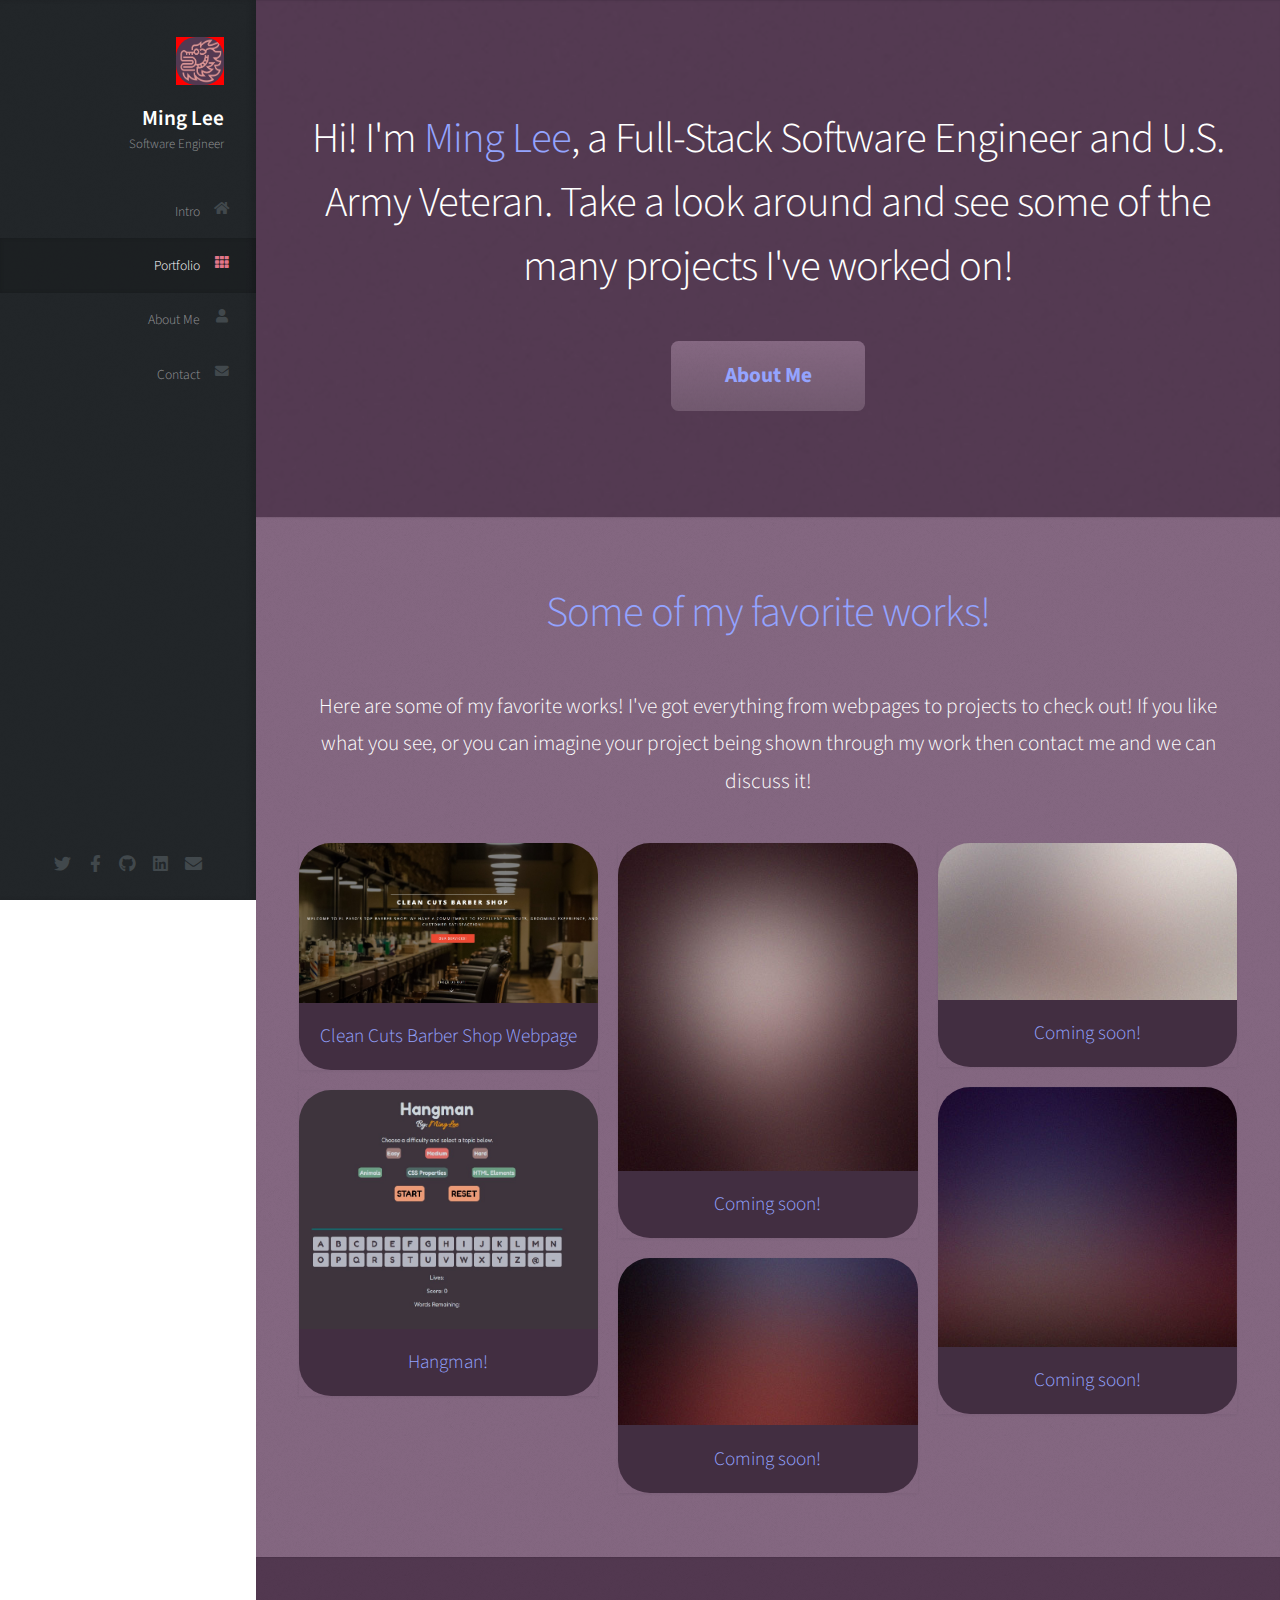
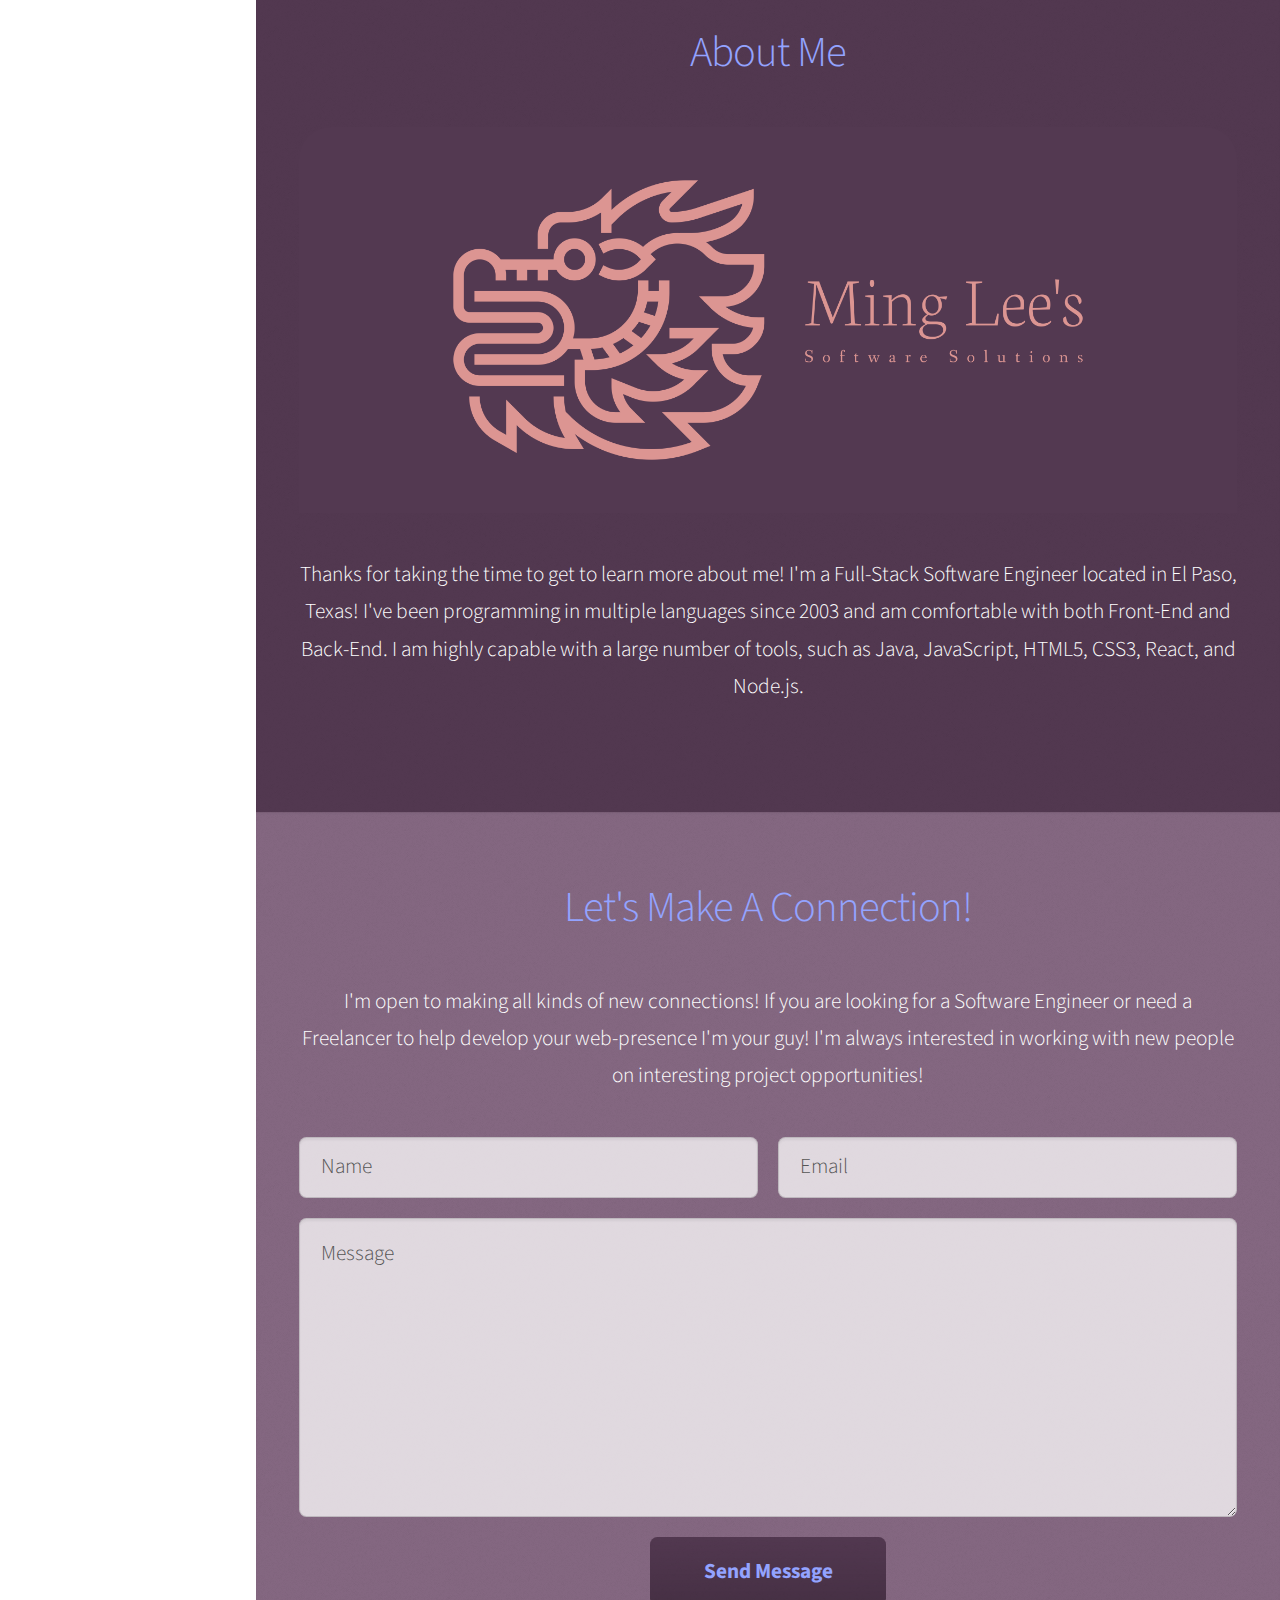
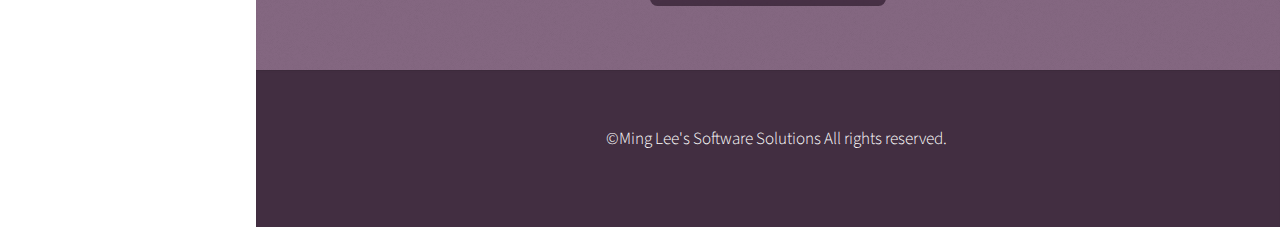
==== commit e528d972: "my changes" ====
--- a/index.html
+++ b/index.html
@@ -1,4 +1,5 @@
 <!DOCTYPE HTML>
+<html lang="en">
 
 <head>
 	<title>Ming Lee's Software Solutions</title>
@@ -52,8 +53,9 @@
 			<div class="container">
 				<header>
 					<h2 class="alt">Hi! I'm <strong><a href="#about" class="scrolly">Ming Lee</a></strong>,
-						a Full-Stack Software Engineer.<br />
-						<p>Take a look around and see some of the many projects I've worked on!</p>
+						a Full-Stack Software Engineer and U.S. Army Veteran.
+						Take a look around and see some of the many projects I've worked on!
+					</h2>
 				</header>
 
 				<footer>
--- a/assets/css/main.css
+++ b/assets/css/main.css
@@ -178,7 +178,7 @@
   font-size: 19pt;
   font-weight: 300;
   line-height: 1.75em;
-  color: #888;
+  color: #fff;
 }
 
 body.is-preload *,
@@ -211,7 +211,7 @@
 h5,
 h6 {
   font-weight: 300;
-  color: #666;
+  color: #93a3ff;
   line-height: 1.5em;
 }
 
@@ -243,6 +243,15 @@
   color: #888;
 }
 
+/* .container > header {
+  margin: 35rem 0 0 0;
+} */
+
+/* .container > footer {
+  margin: 0;
+  padding: 0;
+} */
+
 h2.alt strong {
   color: #666;
 }
@@ -276,8 +285,8 @@
 
 a {
   text-decoration: none;
-  color: inherit;
-  border-bottom: dotted 1px rgba(128, 128, 128, 0.5);
+  color: #00c9c7;
+  /* border-bottom: dotted 1px rgba(128, 128, 128, 0.5);  */
   -moz-transition: color 0.35s ease-in-out,
     border-bottom-color 0.35s ease-in-out;
   -webkit-transition: color 0.35s ease-in-out,
@@ -1854,6 +1863,8 @@
 .image img {
   display: block;
   width: 100%;
+  border-top-left-radius: 2rem;
+  border-top-right-radius: 2rem;
 }
 
 .image.avatar48 {
@@ -1865,6 +1876,7 @@
 .image.avatar48 img {
   width: 48px;
   height: 48px;
+  border-radius: 1.25rem;
 }
 
 .image.fit {
@@ -2047,10 +2059,11 @@
   position: relative;
   display: inline-block;
   border-radius: 0.35em;
-  color: #fff !important;
+  color: #93a3ff !important;
   text-decoration: none;
   padding: 0.75em 2.5em 0.75em 2.5em;
-  background-color: #8ebebc;
+  font-weight: bold;
+  background-color: #856882;
   border: 0;
   cursor: pointer;
   background-image: -moz-linear-gradient(
@@ -2084,7 +2097,7 @@
 input[type="reset"]:hover,
 button:hover,
 .button:hover {
-  background-color: #533951;
+  background-color: #856882;
   color: #dc9592 !important;
   font-weight: bold;
 }
@@ -2097,6 +2110,15 @@
   background-color: #7eaeac;
 }
 
+input[type="submit"] {
+  background-color: #533951;
+}
+
+input[type="submit"]:hover {
+  background-color: #533951;
+  color: #dc9592;
+}
+
 /* Item */
 
 .item {
@@ -2105,10 +2127,12 @@
 }
 
 .item header {
-  background: #fff;
+  background: #422e41;
   margin: 0;
   padding: 1em 0 1em 0;
-  font-size: 0.8em;
+  font-size: 0.9em;
+  border-bottom-left-radius: 2rem;
+  border-bottom-right-radius: 2rem;
 }
 
 .item header h3 {
@@ -2297,7 +2321,7 @@
 #footer {
   margin-left: 375px;
   text-align: center;
-  background-color: #dce3e2;
+  background-color: #422e41;
   padding: 3em 0 4em 0;
   box-shadow: inset 0 1px 0 0 rgba(0, 0, 0, 0.05),
     inset 0 0.1em 0.1em 0 rgba(0, 0, 0, 0.025);
@@ -2353,12 +2377,12 @@
 }
 
 #main > section.dark strong {
-  color: #fff;
+  color: #93a3ff;
   border-color: inherit;
 }
 
 #main > section.dark a {
-  color: #fff;
+  color: #93a3ff;
   border-color: inherit;
 }
 
@@ -2375,21 +2399,25 @@
 
 #main > section.one {
   background-color: #533951;
-  background-image: url("../../images/banner4.jpg");
+  /* background-image: url("../../images/banner2.jpg"); */
   background-position: center;
   background-size: cover;
+  /* background-size: auto; */
+  background-repeat: no-repeat;
+  color: #fff;
+  opacity: 0.99;
 }
 
 #main > section.two {
-  background-color: #f5fafa;
+  background-color: #856882;
 }
 
 #main > section.three {
-  background-color: #ecf1f1;
+  background-color: #533951;
 }
 
 #main > section.four {
-  background-color: #e8edec;
+  background-color: #856882;
 }
 
 /* Wide */
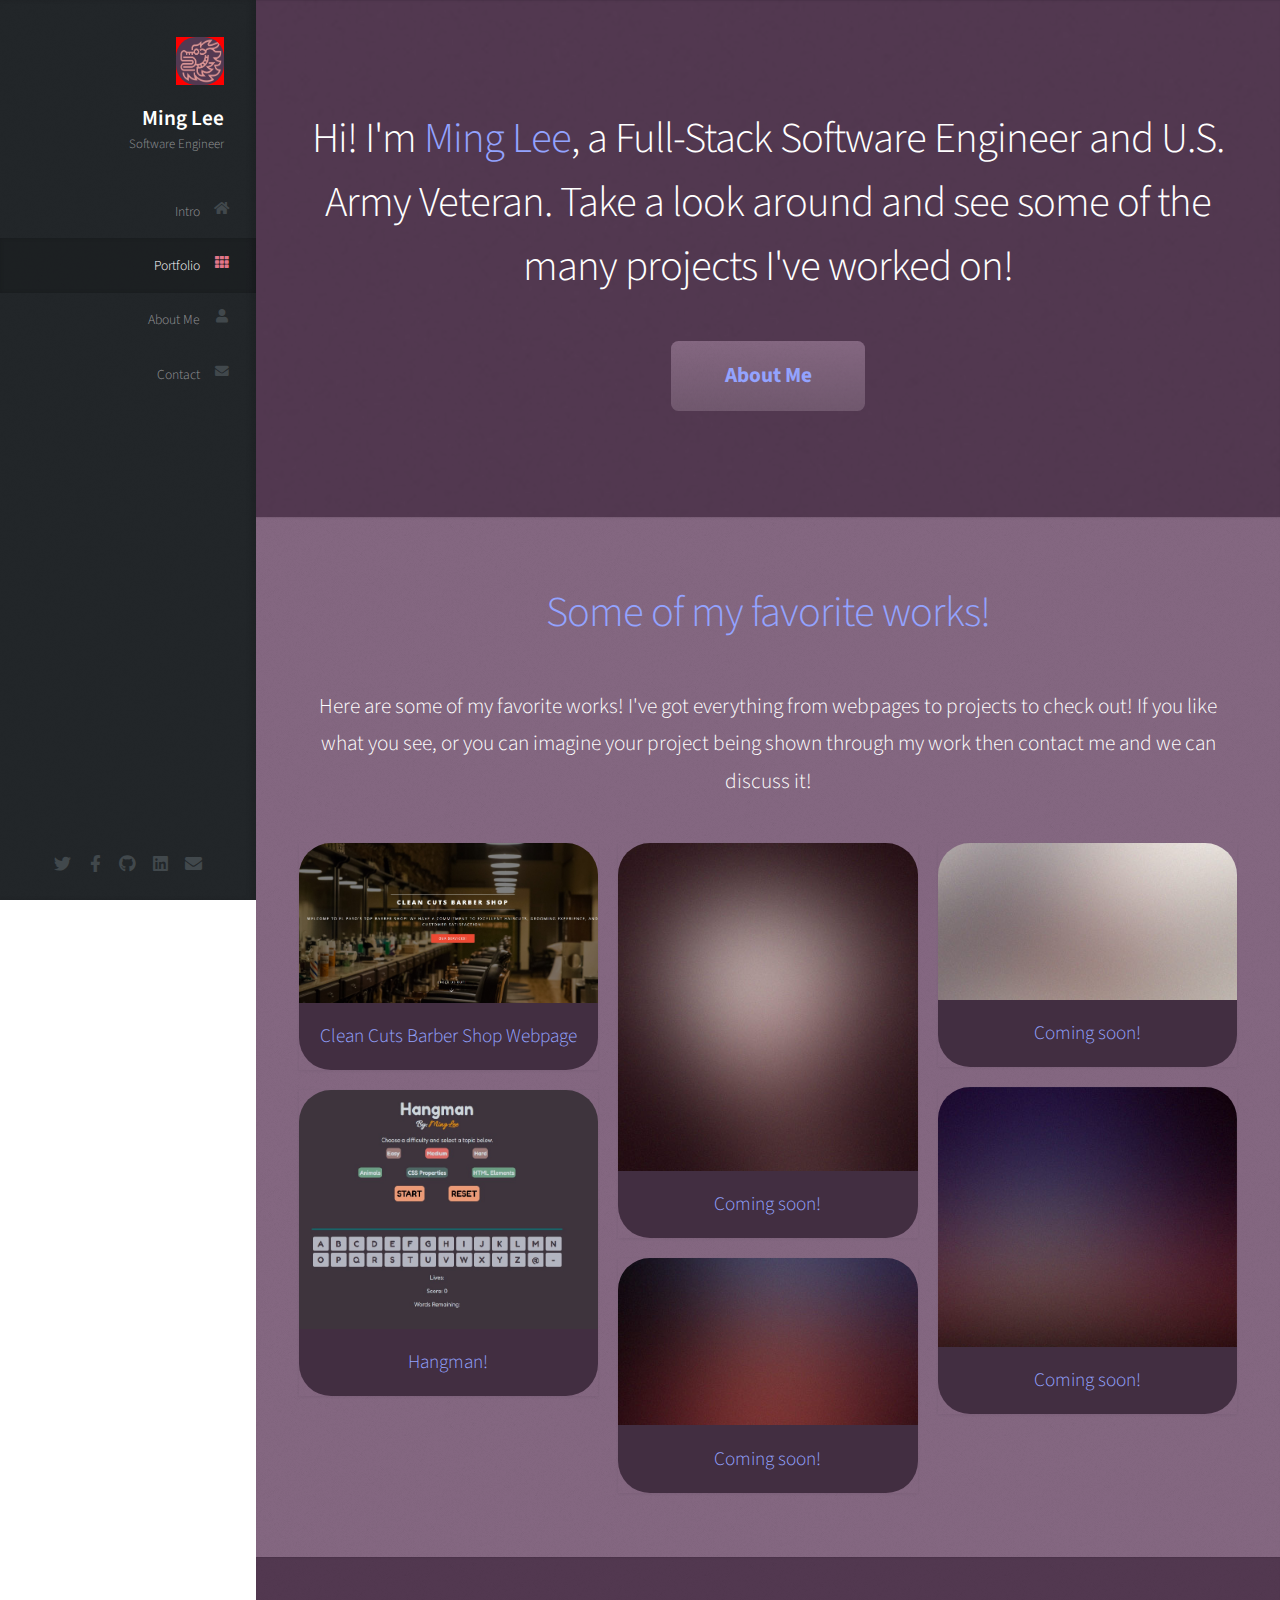
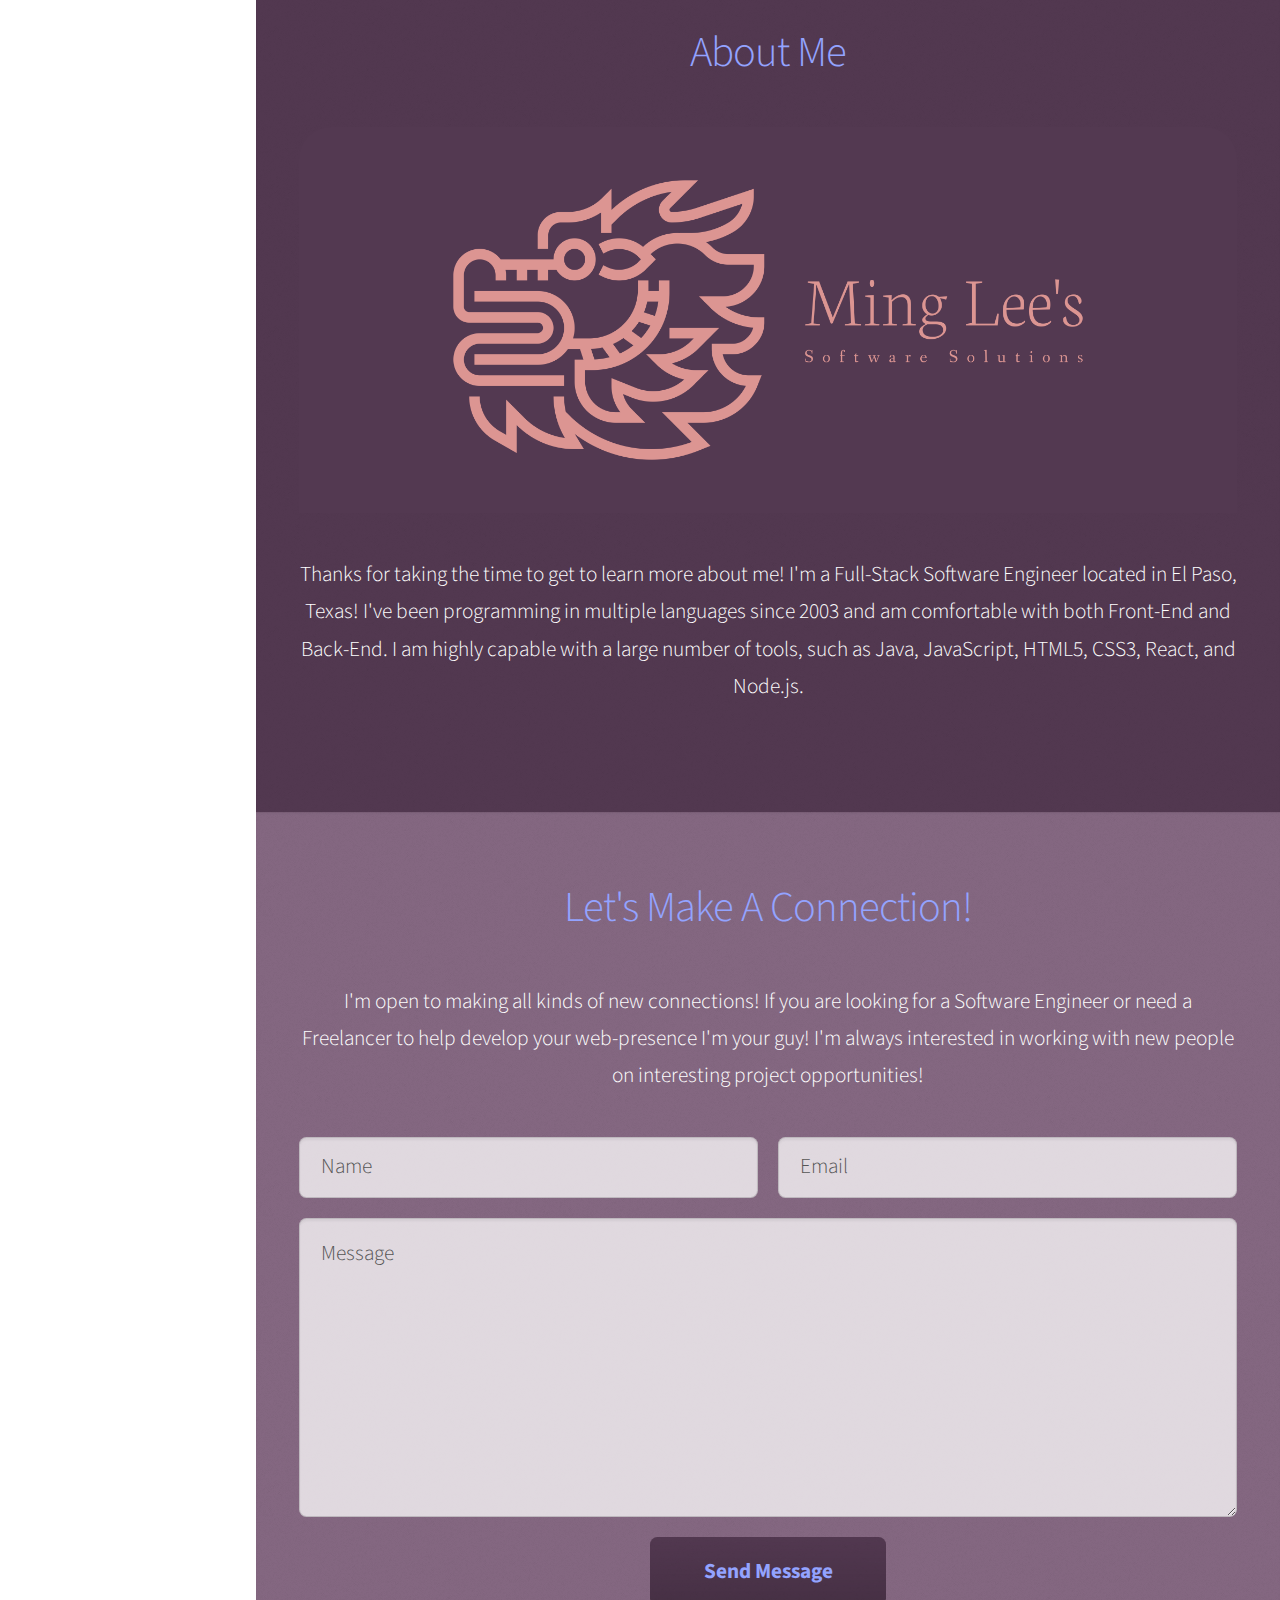
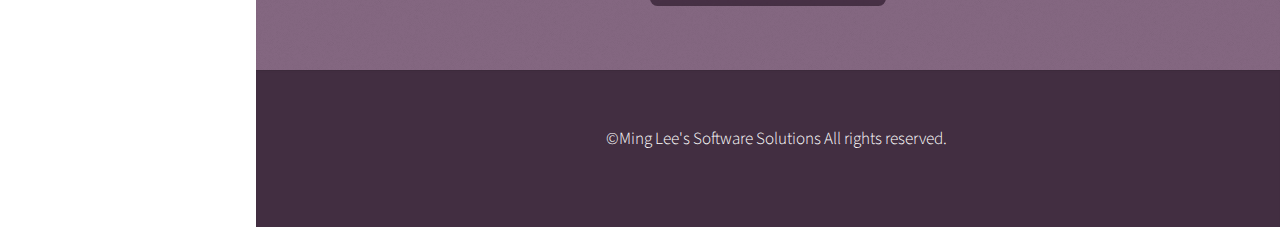
==== commit 9f656f06: "my changes" ====
--- a/index.html
+++ b/index.html
@@ -9,7 +9,6 @@
 </head>
 
 <body class="is-preload">
-	<!-- Header -->
 	<div id="header">
 		<div class="top">
 			<!-- Logo -->
@@ -57,11 +56,9 @@
 						Take a look around and see some of the many projects I've worked on!
 					</h2>
 				</header>
-
 				<footer>
 					<a href="#about" class="button scrolly">About Me</a>
 				</footer>
-
 			</div>
 		</section>
 
--- a/assets/css/main.css
+++ b/assets/css/main.css
@@ -2405,7 +2405,7 @@
   /* background-size: auto; */
   background-repeat: no-repeat;
   color: #fff;
-  opacity: 0.99;
+  /* opacity: 0.99; */
 }
 
 #main > section.two {
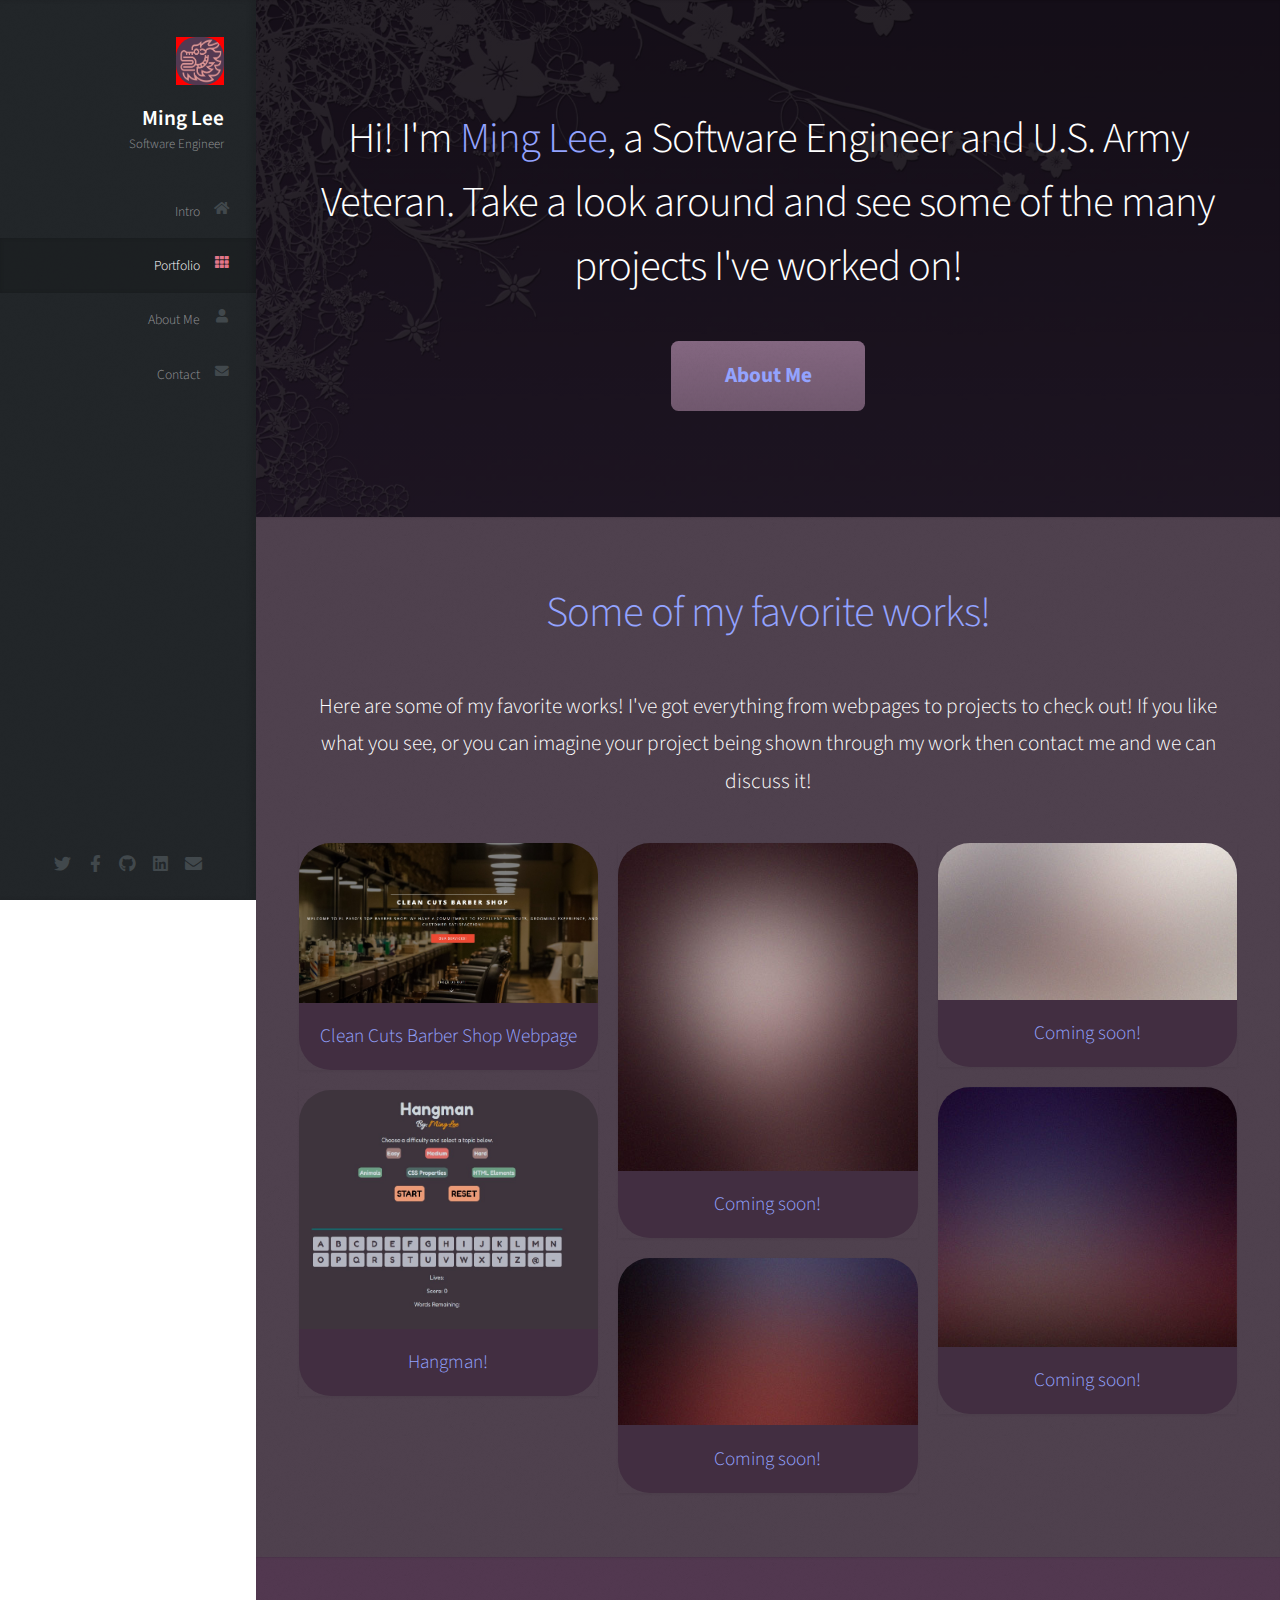
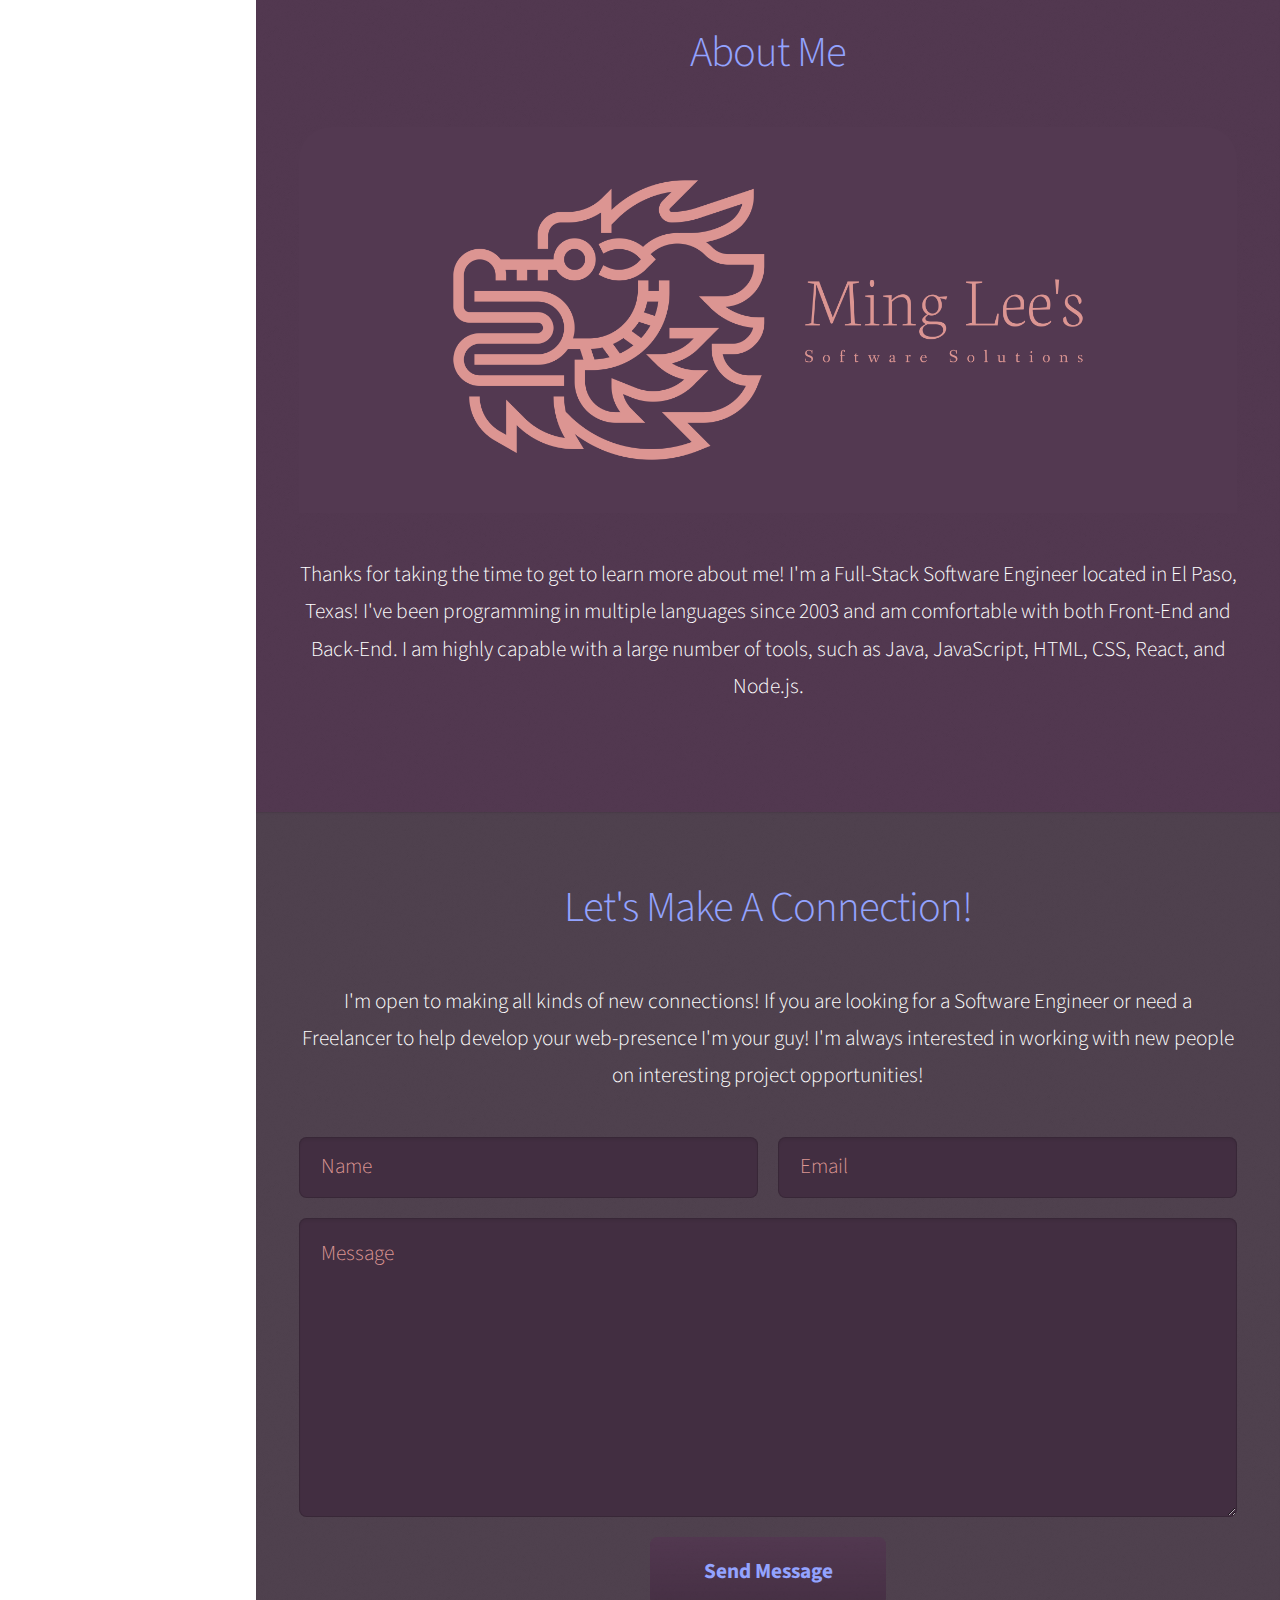
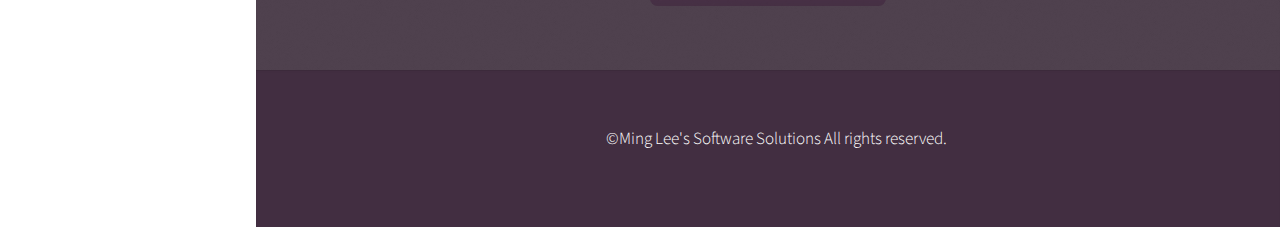
==== commit ef210ffc: "minor overhaul" ====
--- a/index.html
+++ b/index.html
@@ -52,7 +52,7 @@
 			<div class="container">
 				<header>
 					<h2 class="alt">Hi! I'm <strong><a href="#about" class="scrolly">Ming Lee</a></strong>,
-						a Full-Stack Software Engineer and U.S. Army Veteran.
+						a Software Engineer and U.S. Army Veteran.
 						Take a look around and see some of the many projects I've worked on!
 					</h2>
 				</header>
@@ -137,7 +137,7 @@
 				<p>Thanks for taking the time to get to learn more about me! I'm a Full-Stack Software Engineer located
 					in El Paso, Texas! I've been programming in multiple languages since 2003 and am comfortable with
 					both Front-End and Back-End. I am highly capable with a large number of tools, such as Java,
-					JavaScript, HTML5, CSS3, React, and Node.js. </p>
+					JavaScript, HTML, CSS, React, and Node.js. </p>
 
 			</div>
 		</section>
--- a/assets/css/main.css
+++ b/assets/css/main.css
@@ -1965,8 +1965,9 @@
   display: block;
   border: 0;
   outline: 0;
-  background: #fff;
-  background: rgba(255, 255, 255, 0.75);
+  background: #422e41;
+  color: #93a3ff;
+  /* background: rgba(255, 255, 255, 0.75); */
   width: 100%;
   border-radius: 0.35em;
   padding: 0.75em 1em 0.75em 1em;
@@ -1984,7 +1985,9 @@
 form select:focus,
 form textarea:focus {
   box-shadow: 0 0 2px 1px #8ebebc;
-  background: #fff;
+  background: #422e41;
+  color: #dc9592;
+  font-weight: bold;
 }
 
 form input[type="text"],
@@ -1999,19 +2002,19 @@
 }
 
 form ::-webkit-input-placeholder {
-  color: #555 !important;
+  color: #dc9592 !important;
 }
 
 form :-moz-placeholder {
-  color: #555 !important;
+  color: #dc9592 !important;
 }
 
 form ::-moz-placeholder {
-  color: #555 !important;
+  color: #dc9592 !important;
 }
 
 form :-ms-input-placeholder {
-  color: #555 !important;
+  color: #dc9592 !important;
 }
 
 form ::-moz-focus-inner {
@@ -2100,6 +2103,8 @@
   background-color: #856882;
   color: #dc9592 !important;
   font-weight: bold;
+  /* box-shadow: 0 0 1rem #775b74; */
+  box-shadow: 0 0 1rem #34a99a;
 }
 
 input[type="button"]:active,
@@ -2398,8 +2403,9 @@
 }
 
 #main > section.one {
-  background-color: #533951;
-  /* background-image: url("../../images/banner2.jpg"); */
+  background-color: #000;
+  background-image: linear-gradient(rgba(0, 0, 0, 0.75), rgba(0, 0, 0, 0.75)),
+    url("../../images/bannerPurple.jpg");
   background-position: center;
   background-size: cover;
   /* background-size: auto; */
@@ -2409,7 +2415,7 @@
 }
 
 #main > section.two {
-  background-color: #856882;
+  background-color: #50424f;
 }
 
 #main > section.three {
@@ -2417,7 +2423,7 @@
 }
 
 #main > section.four {
-  background-color: #856882;
+  background-color: #50424f;
 }
 
 /* Wide */
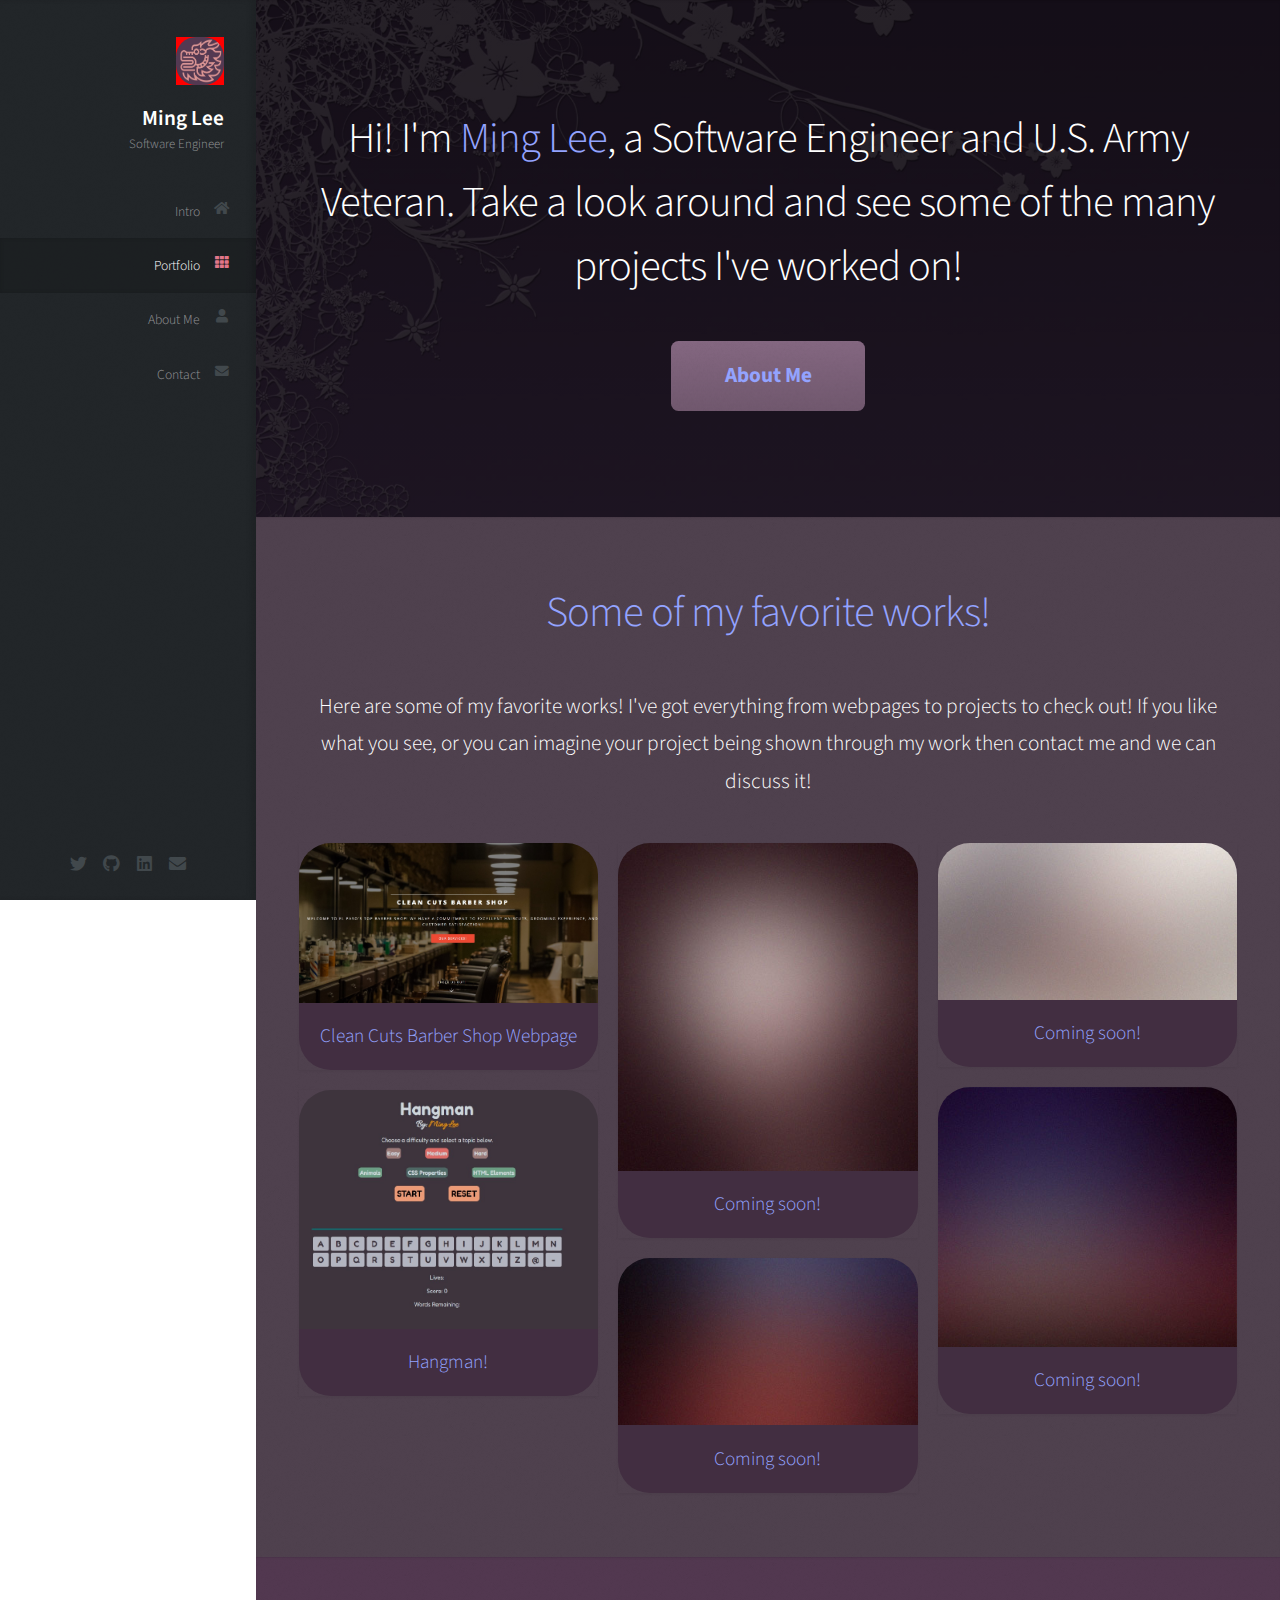
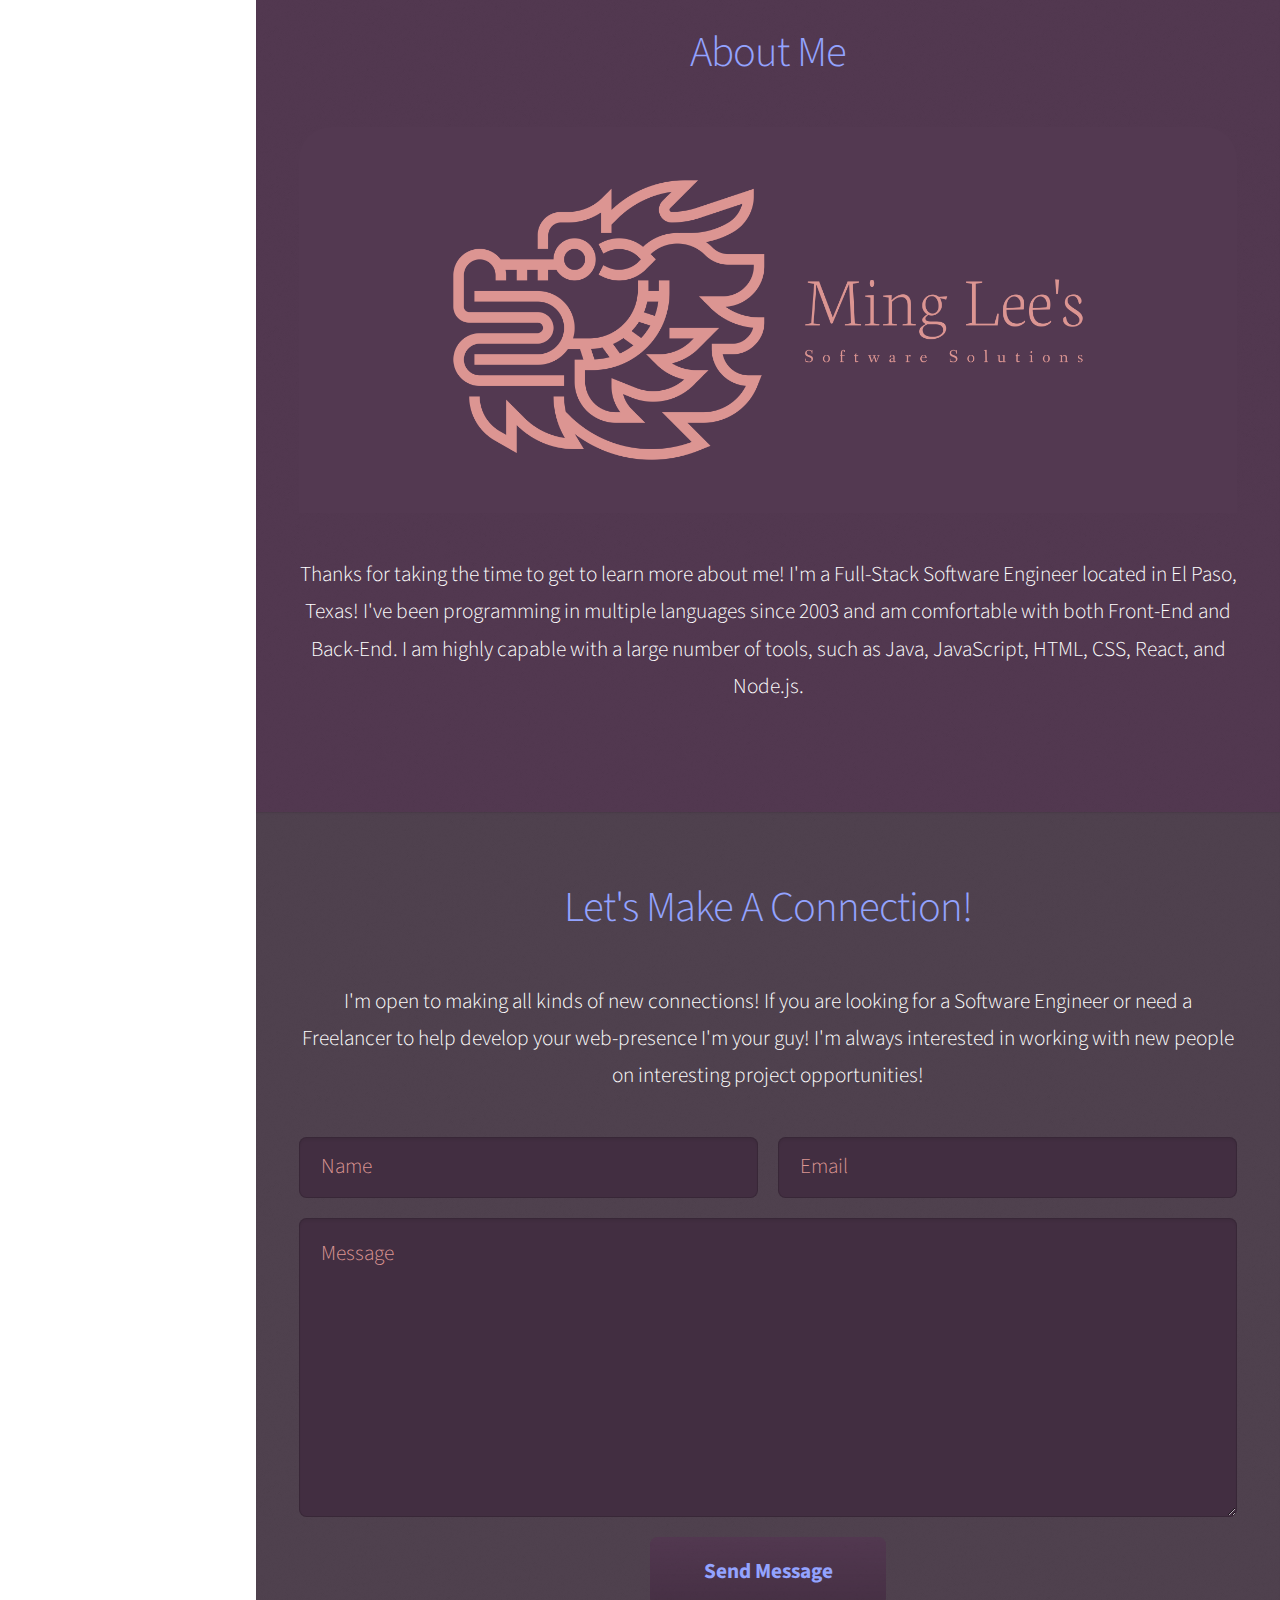
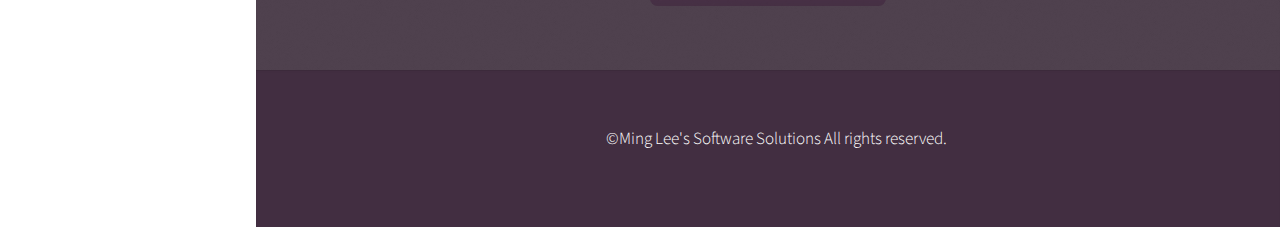
==== commit 18c11101: "Removed Facebook Link" ====
--- a/index.html
+++ b/index.html
@@ -34,8 +34,6 @@
 			<ul class="icons">
 				<li><a href="https://twitter.com/MingLeeNg1" class="icon brands fa-twitter"><span
 							class="label">Twitter</span></a></li>
-				<li><a href="https://facebook.com/ming.l.ng" class="icon brands fa-facebook-f"><span
-							class="label">Facebook</span></a></li>
 				<li><a href="https://github.com/redconOne" class="icon brands fa-github"><span
 							class="label">Github</span></a></li>
 				<li><a href="https://linkedin.com/in/mingleeng" class="icon brands fa-linkedin"><span
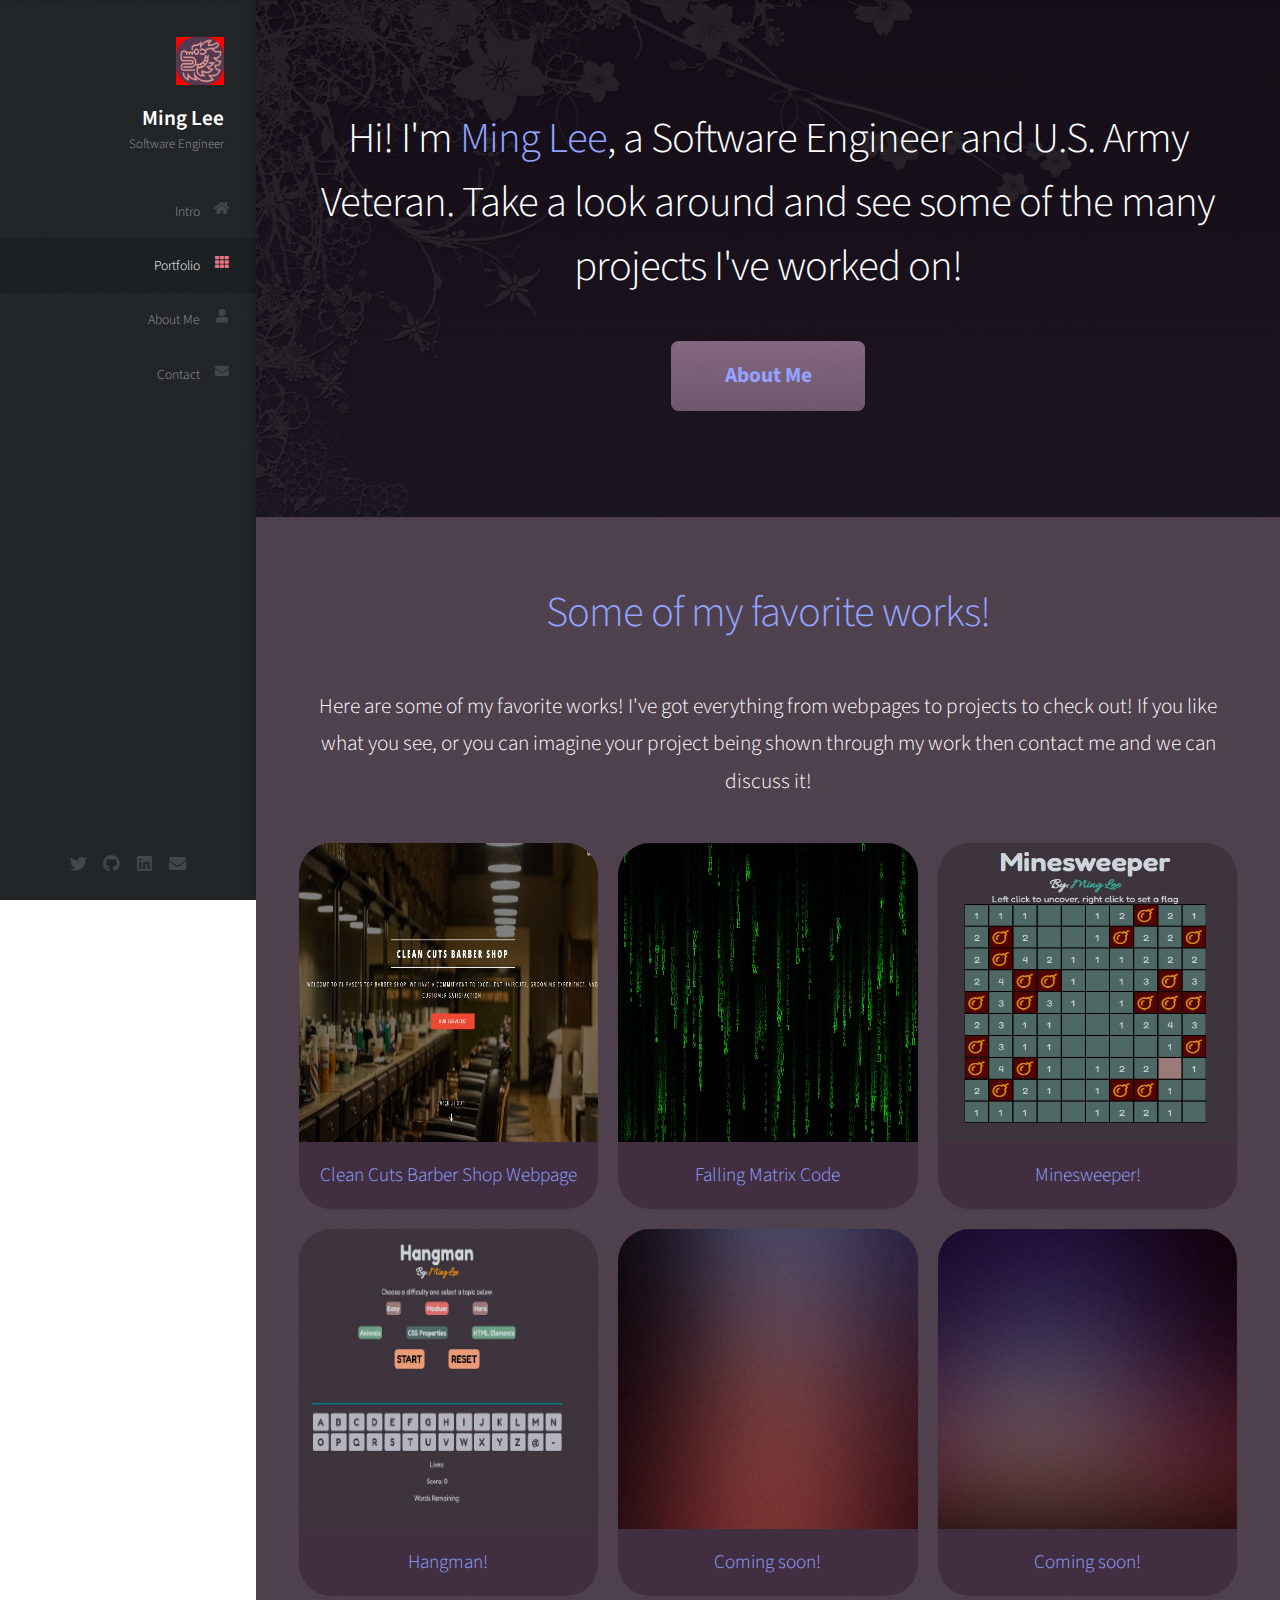
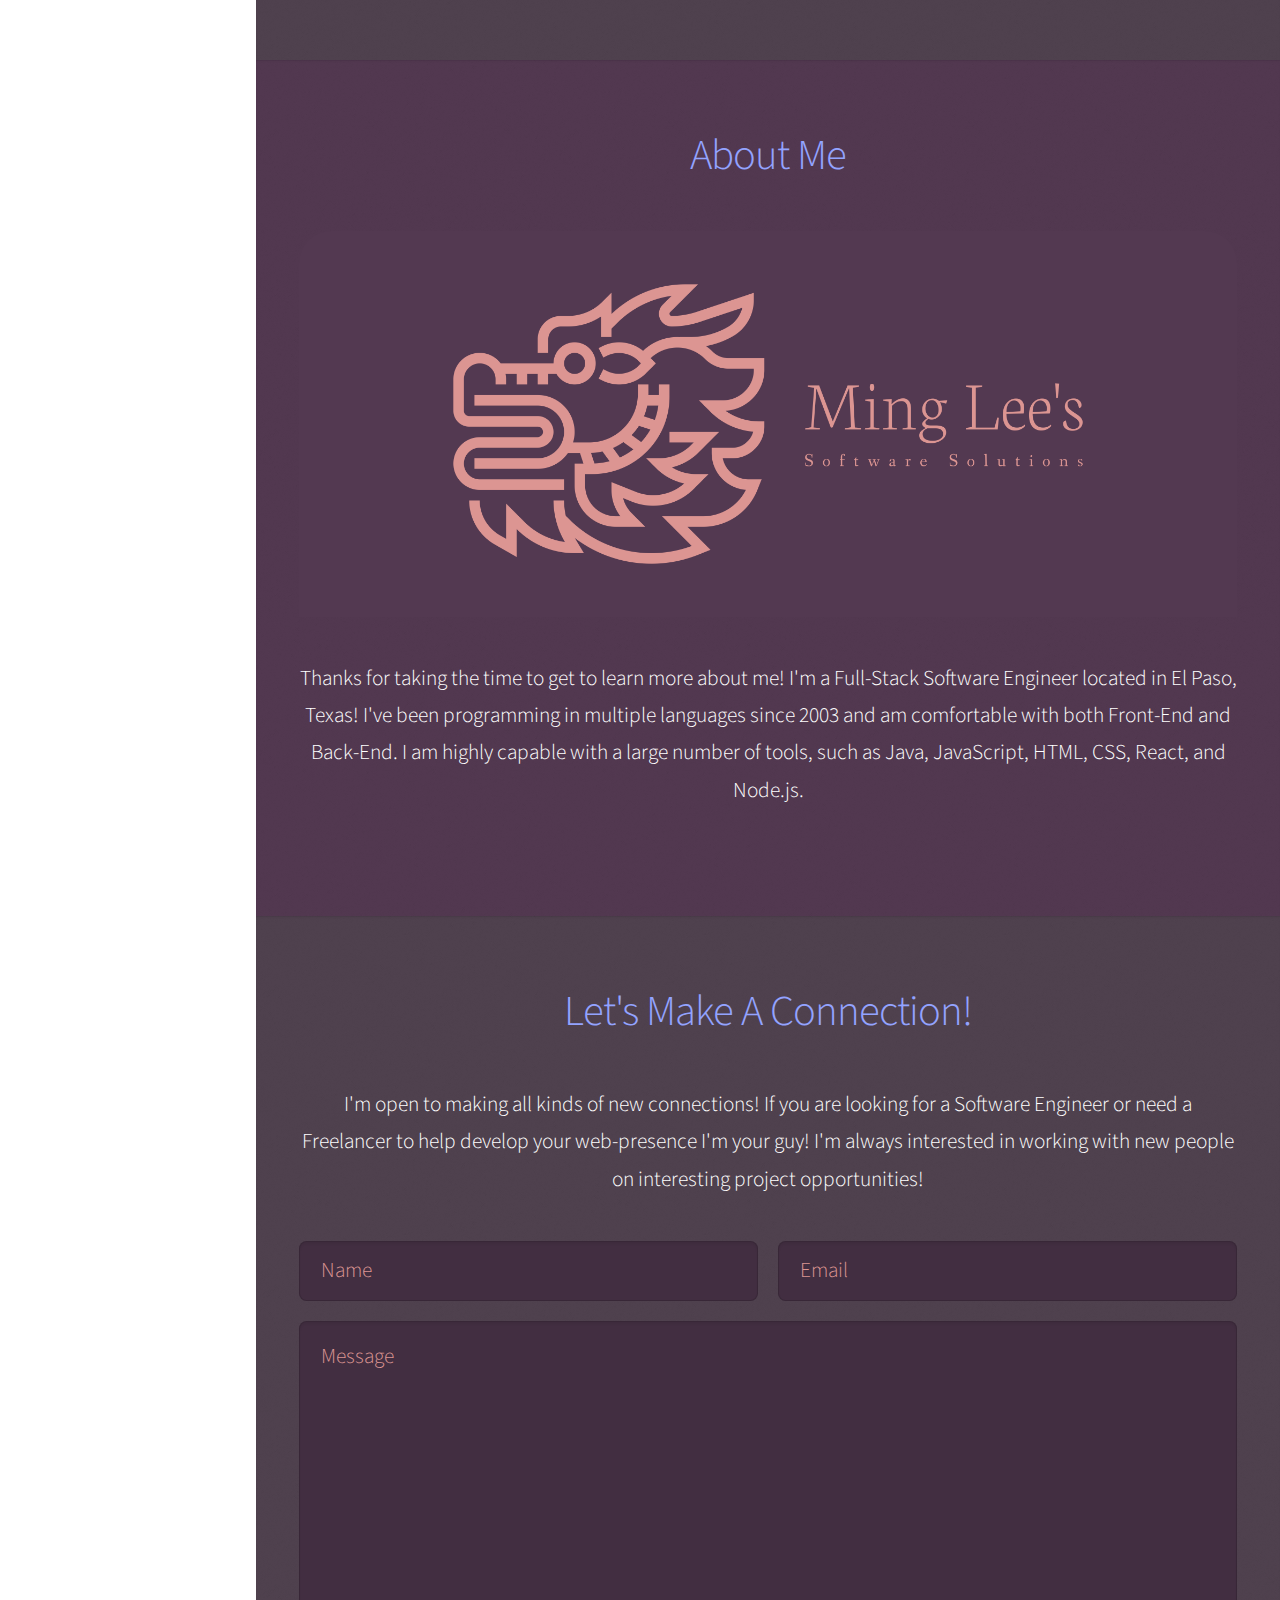
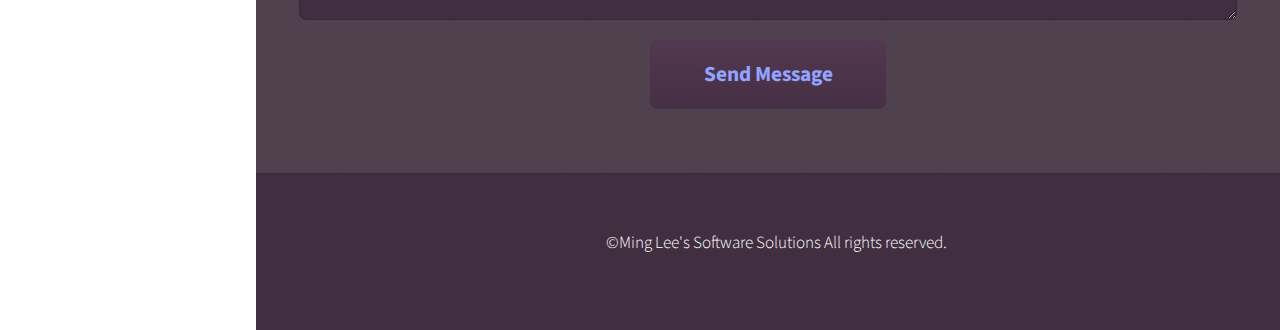
==== commit 9bfdace2: "adding to projects" ====
--- a/index.html
+++ b/index.html
@@ -91,9 +91,10 @@
 					</div>
 					<div class="col-4 col-12-mobile">
 						<article class="item">
-							<a href="#" class="image fit"><img src="images/pic04.jpg" alt="" /></a>
+							<a href="http://matrixbyming.netlify.app" class="image fit"><img src="images/Matrix.jpg"
+									alt="" /></a>
 							<header>
-								<h3>Coming soon!</h3>
+								<h3>Falling Matrix Code</h3>
 							</header>
 						</article>
 						<article class="item">
@@ -105,9 +106,10 @@
 					</div>
 					<div class="col-4 col-12-mobile">
 						<article class="item">
-							<a href="#" class="image fit"><img src="images/pic06.jpg" alt="" /></a>
+							<a href="http://pizzasweeper.netlify.app" class="image fit"><img
+									src="images/Minesweeper.jpg" alt="" /></a>
 							<header>
-								<h3>Coming soon!</h3>
+								<h3>Minesweeper!</h3>
 							</header>
 						</article>
 						<article class="item">
--- a/assets/css/main.css
+++ b/assets/css/main.css
@@ -1884,6 +1884,11 @@
   width: 100%;
 }
 
+.fit > img {
+  width: 100%;
+  aspect-ratio: 1/1;
+}
+
 .image.featured {
   display: block;
   width: 100%;
